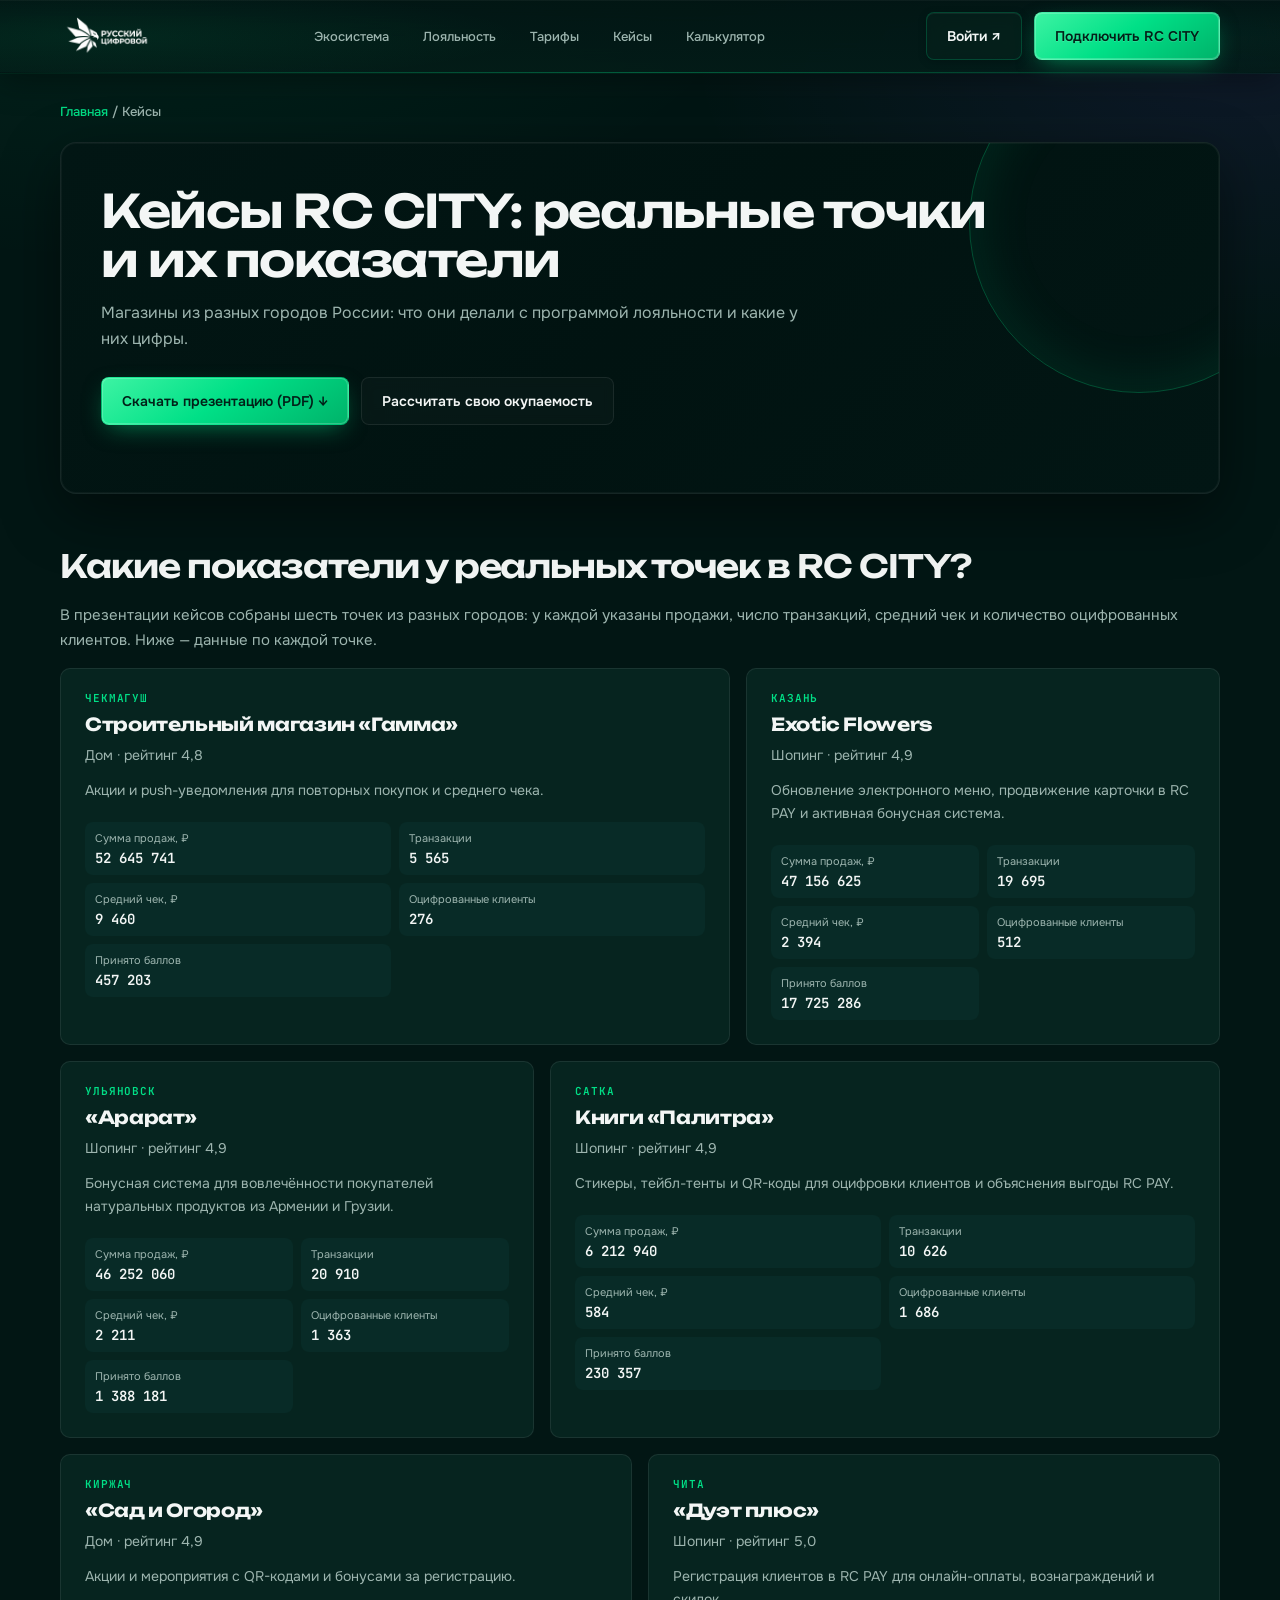
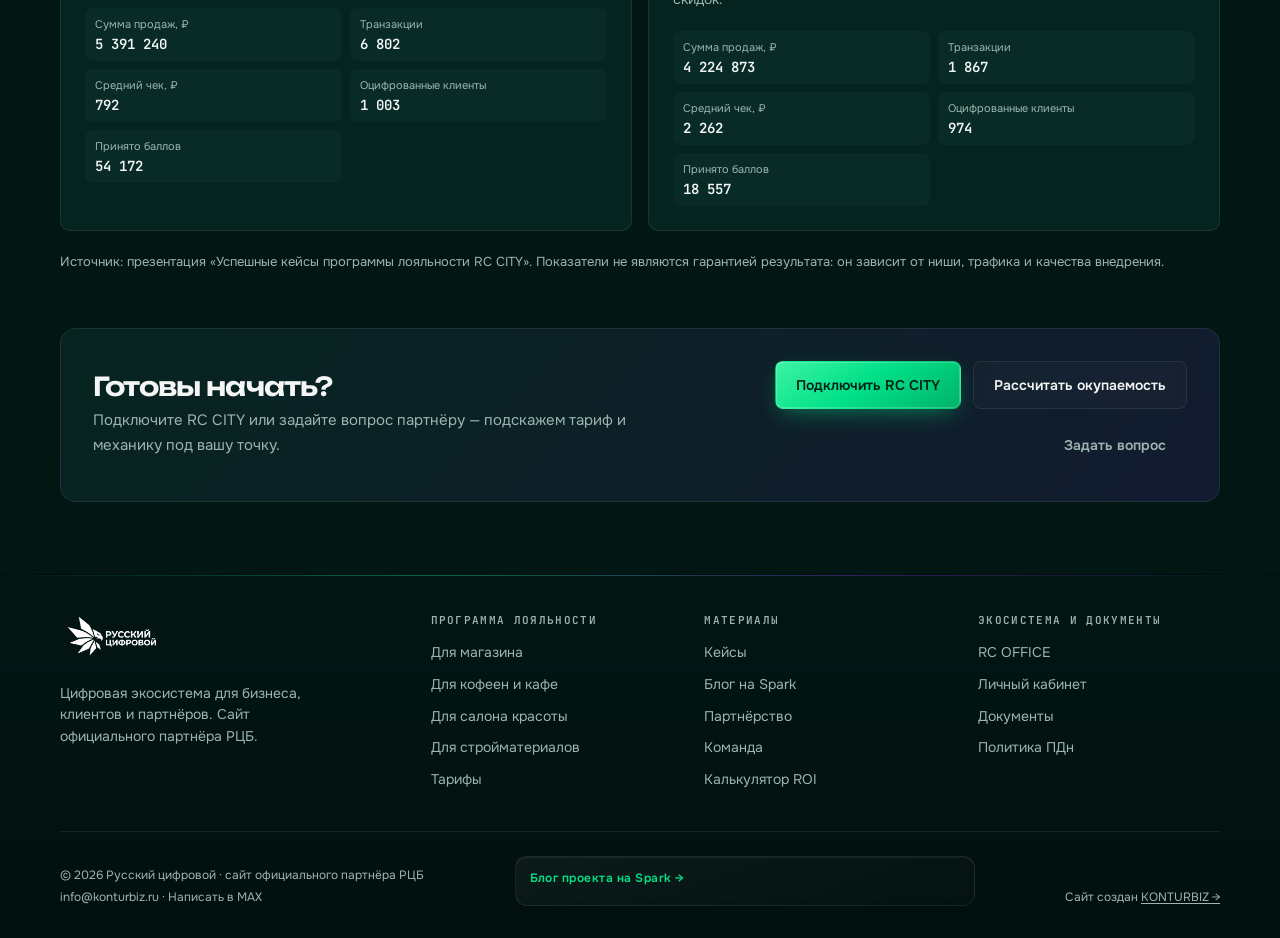
==== keysy/index.html @ bd50e68f "Add files via upload" ====
<!DOCTYPE html><html lang="ru"><head><meta charset="UTF-8"><meta name="viewport" content="width=device-width, initial-scale=1, viewport-fit=cover"><title>Кейсы RC CITY: примеры программы лояльности с цифрами — Русский цифровой</title><meta name="description" content="Шесть точек в RC CITY: сумма продаж, транзакции, средний чек, оцифрованные клиенты. Что делали и какие показатели получили. Источник — презентация кейсов."><meta name="robots" content="index, follow, max-image-preview:large"><link rel="canonical" href="https://русскийцифровой.рф/keysy/"><meta property="og:type" content="website"><meta property="og:locale" content="ru_RU"><meta property="og:site_name" content="Русский цифровой"><meta property="og:title" content="Кейсы RC CITY: примеры программы лояльности с цифрами — Русский цифровой"><meta property="og:description" content="Шесть точек в RC CITY: сумма продаж, транзакции, средний чек, оцифрованные клиенты. Что делали и какие показатели получили. Источник — презентация кейсов."><meta property="og:url" content="https://русскийцифровой.рф/keysy/"><meta property="og:image" content="https://русскийцифровой.рф/assets/og/og-preview-1200x630.png"><meta name="twitter:card" content="summary_large_image"><link rel="icon" href="../assets/favicon/favicon.ico" sizes="any"><link rel="icon" type="image/png" sizes="32x32" href="../assets/favicon/favicon-32.png"><link rel="apple-touch-icon" href="../assets/favicon/apple-touch-icon.png"><link rel="preconnect" href="https://fonts.googleapis.com"><link rel="preconnect" href="https://fonts.gstatic.com" crossorigin><link href="https://fonts.googleapis.com/css2?family=Unbounded:wght@500;600;700&family=Onest:wght@400;500;600&family=JetBrains+Mono:wght@400;500;600&display=swap" rel="stylesheet"><link rel="stylesheet" href="../css/tokens.css?v=20261008"><link rel="stylesheet" href="../css/base.css?v=20261008"><link rel="stylesheet" href="../css/components.css?v=20261008"><link rel="stylesheet" href="../css/layout.css?v=20261008"><link rel="stylesheet" href="../css/sections.css?v=20261008"><link rel="stylesheet" href="../css/responsive.css?v=20261008"><link rel="stylesheet" href="../css/pages.css?v=20261008"><link rel="stylesheet" href="../css/premium.css?v=20261008"><script type="application/ld+json">[{"@context": "https://schema.org", "@type": "BreadcrumbList", "itemListElement": [{"@type": "ListItem", "position": 1, "name": "Главная", "item": "https://русскийцифровой.рф/"}, {"@type": "ListItem", "position": 2, "name": "Кейсы", "item": "https://русскийцифровой.рф/keysy/"}]}, {"@context": "https://schema.org", "@type": "WebPage", "name": "Кейсы RC CITY: примеры программы лояльности с цифрами — Русский цифровой", "description": "Шесть точек в RC CITY: сумма продаж, транзакции, средний чек, оцифрованные клиенты. Что делали и какие показатели получили. Источник — презентация кейсов.", "url": "https://русскийцифровой.рф/keysy/", "inLanguage": "ru-RU", "isPartOf": {"@type": "WebSite", "name": "Русский цифровой", "url": "https://русскийцифровой.рф/"}, "speakable": {"@type": "SpeakableSpecification", "cssSelector": [".phero .lead", ".aeo", ".faq-answer"]}}]</script><link rel="stylesheet" href="../css/widget.css?v=20261009">
</head><body><header class="header" role="banner"><div class="container header-inner"><a href="../index.html" class="logo" aria-label="Русский цифровой — на главную"><img class="logo-wordmark" src="../assets/logo/logo.svg" width="140" height="60" alt="Русский цифровой" decoding="async"></a><nav class="nav" aria-label="Основная навигация"><a href="../index.html#ecosystem">Экосистема</a><a href="../programma-loyalnosti-dlya-magazina/index.html">Лояльность</a><a href="../tarify-rc-city/index.html">Тарифы</a><a href="../keysy/index.html">Кейсы</a><a href="../loyalty-calculator/index.html">Калькулятор</a></nav><div class="header-actions"><!--noindex--><a href="https://panel.rc.company/registration?promocode=LYHHKKRK" class="btn btn-outline" target="_blank" rel="nofollow noopener noreferrer">Войти ↗</a><!--/noindex--><a href="https://konturbiz.ru/pages/services/loyalty.html" class="btn btn-primary" target="_blank" rel="noopener noreferrer">Подключить RC CITY</a><button class="menu-btn" type="button" aria-label="Открыть меню" aria-expanded="false" aria-controls="mobile-nav" id="menu-toggle"><svg width="22" height="22" viewBox="0 0 24 24" fill="none" stroke="currentColor" stroke-width="2" aria-hidden="true"><path d="M4 7h16M4 12h16M4 17h16"/></svg></button></div></div><div class="mobile-nav" id="mobile-nav" hidden><a href="../index.html#ecosystem">Экосистема</a><a href="../programma-loyalnosti-dlya-magazina/index.html">Лояльность</a><a href="../tarify-rc-city/index.html">Тарифы</a><a href="../keysy/index.html">Кейсы</a><a href="../loyalty-calculator/index.html">Калькулятор</a><a href="../partnerstvo/index.html">Партнёрство</a><a href="../o-partnere/index.html">Команда</a><!--noindex--><a href="https://panel.rc.company/registration?promocode=LYHHKKRK" target="_blank" rel="nofollow noopener noreferrer">Войти ↗</a><!--/noindex--><a href="https://konturbiz.ru/pages/services/loyalty.html" class="btn btn-primary" target="_blank" rel="noopener noreferrer">Подключить RC CITY</a></div></header><main class="pg"><div class="container"><p class="crumbs"><a href="../index.html">Главная</a> / Кейсы</p><div class="phero"><h1>Кейсы RC CITY: реальные точки и их показатели</h1><p class="lead">Магазины из разных городов России: что они делали с программой лояльности и какие у них цифры.</p><div class="acts"><a class="btn btn-primary" href="../assets/docs/rc-city-cases.pdf" download>Скачать презентацию (PDF) ↓</a><a href="../loyalty-calculator/index.html" class="btn btn-outline">Рассчитать свою окупаемость</a></div></div><h2>Какие показатели у реальных точек в RC CITY?</h2><p class="aeo">В презентации кейсов собраны шесть точек из разных городов: у каждой указаны продажи, число транзакций, средний чек и количество оцифрованных клиентов. Ниже — данные по каждой точке.</p><div class="mosaic"><article class="card s7"><span class="tag">Чекмагуш</span><h3>Строительный магазин «Гамма»</h3><p class="note">Дом · рейтинг 4,8</p><p>Акции и push-уведомления для повторных покупок и среднего чека.</p><dl class="kpi"><div><dt>Сумма продаж, ₽</dt><dd>52 645 741</dd></div><div><dt>Транзакции</dt><dd>5 565</dd></div><div><dt>Средний чек, ₽</dt><dd>9 460</dd></div><div><dt>Оцифрованные клиенты</dt><dd>276</dd></div><div><dt>Принято баллов</dt><dd>457 203</dd></div></dl></article><article class="card s5"><span class="tag">Казань</span><h3>Exotic Flowers</h3><p class="note">Шопинг · рейтинг 4,9</p><p>Обновление электронного меню, продвижение карточки в RC PAY и активная бонусная система.</p><dl class="kpi"><div><dt>Сумма продаж, ₽</dt><dd>47 156 625</dd></div><div><dt>Транзакции</dt><dd>19 695</dd></div><div><dt>Средний чек, ₽</dt><dd>2 394</dd></div><div><dt>Оцифрованные клиенты</dt><dd>512</dd></div><div><dt>Принято баллов</dt><dd>17 725 286</dd></div></dl></article><article class="card s5"><span class="tag">Ульяновск</span><h3>«Арарат»</h3><p class="note">Шопинг · рейтинг 4,9</p><p>Бонусная система для вовлечённости покупателей натуральных продуктов из Армении и Грузии.</p><dl class="kpi"><div><dt>Сумма продаж, ₽</dt><dd>46 252 060</dd></div><div><dt>Транзакции</dt><dd>20 910</dd></div><div><dt>Средний чек, ₽</dt><dd>2 211</dd></div><div><dt>Оцифрованные клиенты</dt><dd>1 363</dd></div><div><dt>Принято баллов</dt><dd>1 388 181</dd></div></dl></article><article class="card s7"><span class="tag">Сатка</span><h3>Книги «Палитра»</h3><p class="note">Шопинг · рейтинг 4,9</p><p>Стикеры, тейбл-тенты и QR-коды для оцифровки клиентов и объяснения выгоды RC PAY.</p><dl class="kpi"><div><dt>Сумма продаж, ₽</dt><dd>6 212 940</dd></div><div><dt>Транзакции</dt><dd>10 626</dd></div><div><dt>Средний чек, ₽</dt><dd>584</dd></div><div><dt>Оцифрованные клиенты</dt><dd>1 686</dd></div><div><dt>Принято баллов</dt><dd>230 357</dd></div></dl></article><article class="card s6"><span class="tag">Киржач</span><h3>«Сад и Огород»</h3><p class="note">Дом · рейтинг 4,9</p><p>Акции и мероприятия с QR-кодами и бонусами за регистрацию.</p><dl class="kpi"><div><dt>Сумма продаж, ₽</dt><dd>5 391 240</dd></div><div><dt>Транзакции</dt><dd>6 802</dd></div><div><dt>Средний чек, ₽</dt><dd>792</dd></div><div><dt>Оцифрованные клиенты</dt><dd>1 003</dd></div><div><dt>Принято баллов</dt><dd>54 172</dd></div></dl></article><article class="card s6"><span class="tag">Чита</span><h3>«Дуэт плюс»</h3><p class="note">Шопинг · рейтинг 5,0</p><p>Регистрация клиентов в RC PAY для онлайн-оплаты, вознаграждений и скидок.</p><dl class="kpi"><div><dt>Сумма продаж, ₽</dt><dd>4 224 873</dd></div><div><dt>Транзакции</dt><dd>1 867</dd></div><div><dt>Средний чек, ₽</dt><dd>2 262</dd></div><div><dt>Оцифрованные клиенты</dt><dd>974</dd></div><div><dt>Принято баллов</dt><dd>18 557</dd></div></dl></article></div><p class="note" style="margin-top:20px">Источник: презентация «Успешные кейсы программы лояльности RC CITY». Показатели не являются гарантией результата: он зависит от ниши, трафика и качества внедрения.</p><div class="band"><div><h2>Готовы начать?</h2><p class="aeo">Подключите RC CITY или задайте вопрос партнёру — подскажем тариф и механику под вашу точку.</p></div><div class="acts"><a class="btn btn-primary" href="https://konturbiz.ru/pages/services/loyalty.html" target="_blank" rel="noopener noreferrer">Подключить RC CITY</a><a href="../loyalty-calculator/index.html" class="btn btn-outline">Рассчитать окупаемость</a><a class="btn btn-ghost" href="../index.html#contact">Задать вопрос</a></div></div></div></main><footer class="footer" role="contentinfo"><div class="container"><div class="footer-grid"><div class="footer-brand"><a href="../index.html" class="logo logo-footer" aria-label="Русский цифровой"><img class="logo-wordmark logo-wordmark-footer" src="../assets/logo/logo.svg" width="150" height="64" alt="Русский цифровой" decoding="async" loading="lazy"></a><p>Цифровая экосистема для бизнеса, клиентов и партнёров. Сайт официального партнёра РЦБ.</p></div><div><h4>Программа лояльности</h4><div class="footer-links"><a href="../programma-loyalnosti-dlya-magazina/index.html">Для магазина</a><a href="../programma-loyalnosti-dlya-kofeen-i-kafe/index.html">Для кофеен и кафе</a><a href="../programma-loyalnosti-dlya-salona-krasoty/index.html">Для салона красоты</a><a href="../programma-loyalnosti-dlya-stroymaterialov/index.html">Для стройматериалов</a><a href="../tarify-rc-city/index.html">Тарифы</a></div></div><div><h4>Материалы</h4><div class="footer-links"><a href="../keysy/index.html">Кейсы</a><a href="https://spark.ru/startup/rcbiz" target="_blank" rel="noopener noreferrer">Блог на Spark</a><a href="../partnerstvo/index.html">Партнёрство</a><a href="../o-partnere/index.html">Команда</a><a href="../loyalty-calculator/index.html" >Калькулятор ROI</a></div></div><div><h4>Экосистема и документы</h4><div class="footer-links"><!--noindex--><a href="https://panel.rc.company/registration?promocode=LYHHKKRK" target="_blank" rel="nofollow noopener noreferrer">RC OFFICE</a><!--/noindex--><a href="../lichnyy-kabinet/index.html">Личный кабинет</a><a href="../docs/index.html">Документы</a><a href="../docs/privacy/index.html">Политика ПДн</a></div></div></div><div class="footer-bottom"><div><div>© 2026 Русский цифровой · сайт официального партнёра РЦБ</div><div style="margin-top:4px"><a href="mailto:info@konturbiz.ru" style="color:inherit">info@konturbiz.ru</a> · <a href="https://max.ru/u/f9LHodD0cOK9j1Kr6UZIS_UpBEObbNj3xYCXdviZWiObDQvOsHffp3Gc1kM" target="_blank" rel="noopener noreferrer" style="color:inherit">Написать в MAX</a></div></div><div class="spark-slot"><a class="spark-head" href="https://spark.ru/startup/rcbiz" target="_blank" rel="noopener noreferrer">Блог проекта на Spark →</a>
<div name="spark_widget" data-type="blog" data-key="40740"></div>
<script>
   !(function(d){
      if ( !d.getElementById('spark_widgets_instance') ) {
          var tag   = d.createElement( 'script' );
          tag.id    = 'spark_widgets_instance';
          tag.async = !0;
          tag.src   = 'https://spark.ru/public/js/widgets/spark.js';
          var f = d.getElementsByTagName( 'script' );
                  ( f.length )
                      ? f[0].parentNode.insertBefore( tag, f[0] )
                      : d.head.appendChild( tag );
      } else { window.sparkWidgets && sparkWidgets.init(); };
   })(document);
</script></div><div class="footer-attr">Сайт создан <a href="https://konturbiz.ru/" target="_blank" rel="noopener noreferrer">KONTURBIZ →</a></div></div></div></footer><script src="../js/site.js?v=20261008" defer></script><script>(function(m,e,t,r,i,k,a){m[i]=m[i]||function(){(m[i].a=m[i].a||[]).push(arguments)};m[i].l=1*new Date();k=e.createElement(t),a=e.getElementsByTagName(t)[0],k.async=1,k.src=r,a.parentNode.insertBefore(k,a)})(window,document,"script","https://mc.yandex.ru/metrika/tag.js?id=113381588","ym");ym(113381588,"init",{clickmap:true,trackLinks:true,accurateTrackBounce:true});</script><noscript><div><img src="https://mc.yandex.ru/watch/113381588" style="position:absolute;left:-9999px" alt=""></div></noscript></body></html>
---- css/tokens.css ----
/* =========================================================
   Russian Digital · Design Tokens v2.0
   Aligned with WEB BRAND BOOK & DIGITAL DESIGN SYSTEM
   Source of Truth — hex only here
   ========================================================= */

:root {
  color-scheme: dark;

  /* ===== COLORS (Brand Book) ===== */
  --bg: #021614;
  --panel: #06241F;
  --card: #082B27;
  --deep: #031A18;
  --navy: #14233F;

  --green: #00E087;
  --green-dim: #00b36a;
  --violet: #8B3DFF;
  --violet-line: #4A3AA0;
  --violet-light: #B79CFF;

  --text: #F3F6F5;
  --muted: #9DB5AF;
  --error: #FF5C7A;
  --success: #00E087;

  /* Aliases used across components */
  --brand-green: var(--green);
  --brand-green-dim: var(--green-dim);
  --brand-violet: var(--violet);
  --brand-ink: #022018;
  --brand-error: var(--error);

  --color-bg: var(--bg);
  --color-bg-deep: #011311;
  --color-surface: var(--panel);
  --color-surface-2: var(--card);
  --color-input-bg: var(--deep);

  --color-text: var(--text);
  --color-text-secondary: var(--muted);

  --color-border: rgba(255, 255, 255, 0.08);
  --color-border-hover: var(--violet);
  --color-border-active: var(--green);

  --color-primary: var(--green);
  --color-on-primary: #022018;
  --color-accent: var(--violet);

  --glow-accent: rgba(139, 61, 255, 0.28);
  --glow-primary: rgba(0, 224, 135, 0.22);
  --ring-primary: rgba(0, 224, 135, 0.14);
  --ring-error: rgba(255, 92, 122, 0.16);

  /* Light sections (rhythm) */
  --light-bg: #f4f7f6;
  --light-surface: #ffffff;
  --light-surface-2: #f0f4f3;
  --light-text: #0a1f1c;
  --light-text-secondary: #4a635e;
  --light-text-muted: #6b807a;
  --light-border: rgba(0, 0, 0, 0.08);
  --light-primary: #00a86b;

  /* ===== TYPOGRAPHY (Brand Book) ===== */
  --fh: 'Unbounded', 'Montserrat', sans-serif;
  --fb: 'Onest', 'Manrope', 'Segoe UI', Arial, sans-serif;
  --fm: 'JetBrains Mono', ui-monospace, Consolas, monospace;

  --font-display: var(--fh);
  --font-body: var(--fb);
  --font-mono: var(--fm);

  /* ===== SPACING (Brand Book scale) ===== */
  --space-1: 4px;
  --space-2: 8px;
  --space-3: 12px;
  --space-4: 16px;
  --space-5: 20px;
  --space-6: 24px;
  --space-7: 32px;
  --space-8: 32px;
  --space-9: 40px;
  --space-10: 40px;
  --space-11: 64px;
  --space-12: 48px;
  --space-16: 64px;
  --space-20: 80px;

  /* ===== RADIUS (Brand Book) ===== */
  --r-panel: 16px;
  --r-card: 10px;
  --r-inner: 8px;
  --r-control: 8px;
  --r-pill: 999px;

  --radius-sm: 6px;
  --radius-card: 8px;
  --radius-md: var(--r-control);
  --radius-lg: var(--r-card);
  --radius-xl: var(--r-panel);
  --radius-pill: var(--r-pill);

  /* ===== LAYOUT ===== */
  --container: 1160px;
  --container-max: 1160px;
  --grid-gap: 18px;
  --page-padding: var(--space-5);

  /* ===== MOTION ===== */
  --ease: cubic-bezier(0.2, 0.8, 0.2, 1);
  --duration-fast: 180ms;
  --duration-normal: 280ms;
  --duration-slow: 350ms;
  --duration-flow: 1600ms;

  /* ===== Z-INDEX ===== */
  --z-base: 1;
  --z-dropdown: 100;
  --z-sticky: 200;
  --z-overlay: 300;
  --z-modal: 400;
  --z-toast: 500;

  --header-h: 72px;
}
---- css/base.css ----
/* =========================================================
   Russian Digital · Base
   Reset, typography, layout utilities, sections
   ========================================================= */

*, *::before, *::after { box-sizing: border-box; }

html {
  scroll-behavior: smooth;
  scroll-padding-top: calc(var(--header-h) + 16px);
}

body {
  margin: 0;
  background: var(--color-bg);
  color: var(--color-text);
  font: 400 15px/1.55 var(--font-body);
  -webkit-font-smoothing: antialiased;
  padding-bottom: env(safe-area-inset-bottom, 0);
}

img, svg { display: block; max-width: 100%; }
a { color: inherit; text-decoration: none; }
button { font: inherit; cursor: pointer; border: 0; background: none; color: inherit; }
ul, ol { list-style: none; margin: 0; padding: 0; }

/* Layout */
.container {
  width: min(var(--container), calc(100% - 2 * var(--page-padding)));
  margin-inline: auto;
}

.grid-12 {
  display: grid;
  grid-template-columns: repeat(12, minmax(0, 1fr));
  gap: var(--grid-gap);
}

/* Typography */
h1, h2, h3 {
  font-family: var(--font-display);
  margin: 0;
  font-weight: 600;
  letter-spacing: -0.02em;
  line-height: 1.05;
}

h1 { font-size: clamp(32px, 5vw, 56px); }
h2 { font-size: clamp(26px, 3.4vw, 40px); }
h3 { font-size: 20px; font-weight: 700; letter-spacing: -0.02em; line-height: 1.2; }

.eyebrow {
  font: 600 11px/1 var(--font-mono);
  letter-spacing: 0.14em;
  text-transform: uppercase;
  color: var(--color-primary);
  margin: 0 0 var(--space-4);
}

.lead {
  color: var(--color-text-secondary);
  font-size: 16px;
  line-height: 1.55;
  margin: 0;
  max-width: 48ch;
}

/* Section shell */
.section {
  padding: var(--space-11) 0;
}

.section-light {
  background: var(--light-bg);
  color: var(--light-text);
}

.section-light .eyebrow { color: var(--light-primary); }
.section-light h2 { color: var(--light-text); }
.section-light .lead { color: var(--light-text-secondary); }

.section-head {
  display: grid;
  grid-template-columns: 1fr 1fr;
  gap: var(--space-6);
  margin-bottom: var(--space-8);
  align-items: end;
}

.section-head .lead { max-width: none; }

.hero-actions {
  display: flex;
  flex-wrap: wrap;
  gap: var(--space-3);
  align-items: center;
}
---- css/components.css ----
/* =========================================================
   Russian Digital · Components
   Buttons, forms, chips, links
   ========================================================= */

/* Buttons */
.btn {
  display: inline-flex;
  align-items: center;
  justify-content: center;
  gap: var(--space-2);
  min-height: 48px;
  padding: 0 var(--space-5);
  border-radius: 8px;
  border: 1px solid transparent;
  font: 600 14px var(--font-body);
  transition:
    filter var(--duration-normal) var(--ease),
    box-shadow var(--duration-normal) var(--ease),
    background var(--duration-normal),
    border-color var(--duration-normal),
    color var(--duration-normal),
    transform var(--duration-normal) var(--ease);
  white-space: nowrap;
}
.btn:hover {
  transform: translateY(-2px);
}
.btn:active {
  transform: translateY(0);
}

.btn:focus-visible {
  outline: 2px solid var(--color-primary);
  outline-offset: 3px;
}

.btn-primary {
  background: var(--color-primary);
  color: var(--color-on-primary);
}

.btn-primary:hover {
  filter: brightness(1.12) saturate(1.05);
  box-shadow: 0 8px 28px var(--glow-primary);
}

.btn-outline {
  border-color: var(--color-border);
  color: var(--color-text);
}

.btn-outline:hover {
  border-color: var(--color-border-hover);
  background: color-mix(in srgb, var(--brand-violet) 8%, transparent);
}

.btn-ghost {
  color: var(--color-text-secondary);
}

.btn-ghost:hover { color: var(--color-text); }

.btn-full { width: 100%; }

/* Form fields */
.field {
  display: grid;
  gap: var(--space-2);
}

.field label {
  font: 500 13px var(--font-body);
  color: var(--color-text-secondary);
}

.field input,
.field textarea {
  height: 48px;
  background: var(--color-input-bg);
  border: 1px solid var(--color-border);
  border-radius: var(--r-control);
  padding: 0 var(--space-4);
  color: var(--color-text);
  font: 400 15px var(--font-body);
  transition: border-color var(--duration-normal), box-shadow var(--duration-normal);
}

.field textarea {
  height: 96px;
  padding: 12px var(--space-4);
  resize: vertical;
}

.field input::placeholder,
.field textarea::placeholder {
  color: var(--color-text-secondary);
  opacity: 0.7;
}

.field input:hover,
.field textarea:hover {
  border-color: color-mix(in srgb, var(--brand-violet) 50%, transparent);
}

.field input:focus,
.field textarea:focus {
  outline: none;
  border-color: var(--color-primary);
  box-shadow: 0 0 0 3px var(--ring-primary);
}

/* Chips */
.chips {
  display: flex;
  flex-wrap: wrap;
  gap: var(--space-2);
}

.chip {
  min-height: 40px;
  padding: 0 14px;
  border-radius: 8px;
  border: 1px solid var(--color-border);
  font: 500 13px var(--font-body);
  color: var(--color-text-secondary);
  cursor: pointer;
  transition: all var(--duration-fast);
}

.chip:hover {
  border-color: var(--color-border-hover);
  color: var(--color-text);
}

.chip.is-on {
  border-color: var(--color-primary);
  background: color-mix(in srgb, var(--brand-green) 12%, transparent);
  color: var(--color-text);
}

.chip:focus-visible {
  outline: 2px solid var(--color-primary);
  outline-offset: 2px;
}

/* Consent */
.consent {
  display: flex;
  gap: var(--space-3);
  align-items: flex-start;
  font-size: 13px;
  color: var(--color-text-secondary);
  line-height: 1.4;
}

.consent input {
  width: 18px;
  height: 18px;
  margin-top: 2px;
  accent-color: var(--color-primary);
  flex-shrink: 0;
}

.consent a {
  color: var(--color-text);
  text-decoration: underline;
  text-underline-offset: 2px;
}

.consent a:hover { color: var(--color-primary); }

/* Links */
.eco-link {
  font: 600 14px var(--font-body);
  color: var(--color-primary);
}

.eco-link:hover {
  text-decoration: underline;
  text-underline-offset: 3px;
}

/* CTA row on dark partner panels */
.partner-cta-row .btn-outline,
.income-intro .btn-outline,
.partner-levels .btn-outline {
  color: var(--color-text);
  border-color: rgba(0, 224, 135, 0.45);
  background: transparent;
}
.partner-cta-row .btn-outline:hover,
.income-intro .btn-outline:hover,
.partner-levels .btn-outline:hover {
  border-color: var(--color-primary);
  background: rgba(0, 224, 135, 0.1);
  color: var(--color-primary);
}
.partner-cta-row .btn-primary,
.income-intro .btn-primary {
  box-shadow: 0 0 0 1px rgba(0, 224, 135, 0.2);
}


/* Partner CTA buttons — equal width */
.income-intro .btn,
.partner-cta-row .btn {
  min-width: 280px;
  width: 100%;
  max-width: 320px;
  justify-content: center;
}
.income-intro {
  display: flex;
  flex-direction: column;
  align-items: flex-start;
  gap: 0;
}
.income-intro .btn + .btn,
.partner-cta-row .btn + .btn {
  margin-top: 10px;
}


/* FIX partner equal */
.income-intro .btn,
.partner-cta-row .btn {
  width: 100% !important;
  max-width: 360px !important;
  min-width: 0 !important;
  box-sizing: border-box !important;
}
---- css/layout.css ----
/* =========================================================
   Russian Digital · Layout
   Header — 3D glass style (aligned with brand logo)
   Footer
   ========================================================= */

/* ---------- HEADER ---------- */
.header {
  position: sticky;
  top: 0;
  z-index: var(--z-sticky);
  background:
    linear-gradient(
      180deg,
      rgba(2, 22, 20, 0.92) 0%,
      rgba(3, 28, 24, 0.88) 100%
    );
  backdrop-filter: blur(18px) saturate(1.35);
  -webkit-backdrop-filter: blur(18px) saturate(1.35);
  border-bottom: 1px solid transparent;
  border-image: linear-gradient(
    90deg,
    transparent 0%,
    rgba(0, 224, 135, 0.22) 20%,
    rgba(0, 224, 135, 0.35) 50%,
    rgba(0, 224, 135, 0.22) 80%,
    transparent 100%
  ) 1;
  box-shadow:
    0 1px 0 rgba(0, 224, 135, 0.06),
    0 8px 32px rgba(0, 0, 0, 0.35),
    inset 0 1px 0 rgba(255, 255, 255, 0.04);
  padding-top: env(safe-area-inset-top, 0);
}

.header::before {
  content: "";
  position: absolute;
  inset: 0;
  pointer-events: none;
  background:
    radial-gradient(ellipse 60% 120% at 8% 50%, rgba(0, 224, 135, 0.07), transparent 55%),
    radial-gradient(ellipse 40% 100% at 92% 50%, rgba(0, 224, 135, 0.04), transparent 50%);
  opacity: 1;
}

.header-inner {
  position: relative;
  display: flex;
  align-items: center;
  justify-content: space-between;
  height: var(--header-h);
  gap: var(--space-4);
}

/* Logo block — glass mark + wordmark */
.logo {
  display: flex;
  align-items: center;
  gap: var(--space-3);
  font: 600 14px/1.1 var(--font-display);
  letter-spacing: -0.02em;
  color: var(--color-text);
  text-decoration: none;
  position: relative;
  z-index: 1;
}

.logo:hover .logo-mark {
  box-shadow:
    0 0 20px rgba(0, 224, 135, 0.45),
    0 0 40px rgba(0, 224, 135, 0.15),
    inset 0 1px 0 rgba(255, 255, 255, 0.35);
  transform: translateY(-1px);
}

.logo-mark {
  width: 36px;
  height: 36px;
  border-radius: 10px;
  background:
    linear-gradient(145deg, rgba(61, 243, 163, 0.95) 0%, var(--brand-green) 45%, var(--brand-green-dim) 100%);
  display: grid;
  place-items: center;
  flex-shrink: 0;
  position: relative;
  box-shadow:
    0 0 16px rgba(0, 224, 135, 0.35),
    0 2px 8px rgba(0, 0, 0, 0.3),
    inset 0 1px 0 rgba(255, 255, 255, 0.35),
    inset 0 -1px 0 rgba(0, 0, 0, 0.15);
  transition:
    box-shadow var(--duration-normal) var(--ease),
    transform var(--duration-normal) var(--ease);
  overflow: hidden;
}

/* Glass sheen on mark */
.logo-mark::before {
  content: "";
  position: absolute;
  inset: 0;
  background: linear-gradient(
    125deg,
    rgba(255, 255, 255, 0.35) 0%,
    rgba(255, 255, 255, 0.08) 35%,
    transparent 50%,
    transparent 100%
  );
  pointer-events: none;
}

.logo-mark svg {
  width: 20px;
  height: 20px;
  position: relative;
  z-index: 1;
  filter: drop-shadow(0 1px 1px rgba(0, 0, 0, 0.25));
}

/* Optional: image logo */
.logo-img {
  height: 40px;
  width: auto;
  display: block;
  object-fit: contain;
  filter: drop-shadow(0 0 12px rgba(0, 224, 135, 0.25));
}

.logo-text {
  display: flex;
  flex-direction: column;
  gap: 2px;
}

.logo-name {
  font: 600 14px/1.1 var(--font-display);
  letter-spacing: -0.02em;
  background: linear-gradient(
    180deg,
    #f3f6f5 0%,
    #c8e0d8 40%,
    #9db5af 100%
  );
  -webkit-background-clip: text;
  background-clip: text;
  color: transparent;
  text-shadow: none;
  /* fallback if clip fails */
  filter: drop-shadow(0 1px 2px rgba(0, 0, 0, 0.4));
}

@supports not (background-clip: text) {
  .logo-name {
    color: var(--color-text);
    background: none;
  }
}

.logo-desc {
  font: 500 10px/1 var(--font-body);
  color: var(--color-text-secondary);
  letter-spacing: 0.04em;
  text-transform: uppercase;
}

/* Nav links — glass subtle */
.nav {
  display: flex;
  align-items: center;
  gap: var(--space-1);
  position: relative;
  z-index: 1;
}

.nav a {
  font: 500 13px var(--font-body);
  color: var(--color-text-secondary);
  padding: 8px 14px;
  border-radius: 12px;
  border: 1px solid transparent;
  transition:
    color var(--duration-fast) var(--ease),
    background var(--duration-fast) var(--ease),
    border-color var(--duration-fast) var(--ease),
    box-shadow var(--duration-fast) var(--ease);
}

.nav a:hover {
  color: var(--color-text);
  background: rgba(0, 224, 135, 0.06);
  border-color: rgba(0, 224, 135, 0.15);
  box-shadow: inset 0 1px 0 rgba(255, 255, 255, 0.04);
}

.nav a:focus-visible {
  outline: 2px solid var(--color-primary);
  outline-offset: 2px;
}

/* Header actions */
.header-actions {
  display: flex;
  align-items: center;
  gap: var(--space-3);
  position: relative;
  z-index: 1;
}

/* Glass outline button (Войти) */
.header-actions .btn-outline {
  background: rgba(6, 36, 31, 0.5);
  backdrop-filter: blur(8px);
  border: 1px solid rgba(0, 224, 135, 0.22);
  box-shadow:
    inset 0 1px 0 rgba(255, 255, 255, 0.06),
    0 2px 8px rgba(0, 0, 0, 0.2);
}

.header-actions .btn-outline:hover {
  border-color: rgba(0, 224, 135, 0.55);
  background: rgba(0, 224, 135, 0.08);
  box-shadow:
    0 0 20px rgba(0, 224, 135, 0.15),
    inset 0 1px 0 rgba(255, 255, 255, 0.08);
}

/* Primary CTA — crystal green */
.header-actions .btn-primary {
  background: linear-gradient(
    145deg,
    #3df3a3 0%,
    var(--brand-green) 45%,
    var(--brand-green-dim) 100%
  );
  color: var(--brand-ink);
  border: 1px solid rgba(255, 255, 255, 0.2);
  box-shadow:
    0 0 18px rgba(0, 224, 135, 0.3),
    0 4px 12px rgba(0, 0, 0, 0.25),
    inset 0 1px 0 rgba(255, 255, 255, 0.35),
    inset 0 -1px 0 rgba(0, 0, 0, 0.1);
  text-shadow: 0 1px 0 rgba(255, 255, 255, 0.15);
}

.header-actions .btn-primary:hover {
  filter: brightness(1.08) saturate(1.08);
  box-shadow:
    0 0 28px rgba(0, 224, 135, 0.45),
    0 6px 16px rgba(0, 0, 0, 0.3),
    inset 0 1px 0 rgba(255, 255, 255, 0.4);
}

/* Menu button — glass */
.menu-btn {
  display: none;
  width: 44px;
  height: 48px;
  align-items: center;
  justify-content: center;
  border-radius: 12px;
  border: 1px solid rgba(0, 224, 135, 0.2);
  background: rgba(6, 36, 31, 0.5);
  backdrop-filter: blur(8px);
  box-shadow: inset 0 1px 0 rgba(255, 255, 255, 0.05);
  color: var(--color-text);
}

.menu-btn:hover {
  border-color: rgba(0, 224, 135, 0.45);
  background: rgba(0, 224, 135, 0.08);
}

.menu-btn:focus-visible {
  outline: 2px solid var(--color-primary);
  outline-offset: 3px;
}

/* Mobile nav — glass panel */
.mobile-nav {
  display: none;
  flex-direction: column;
  padding: var(--space-4) var(--page-padding) var(--space-6);
  border-top: 1px solid rgba(0, 224, 135, 0.12);
  background:
    linear-gradient(180deg, rgba(3, 28, 24, 0.96), rgba(2, 22, 20, 0.98));
  backdrop-filter: blur(20px);
}

.mobile-nav.is-open { display: flex; }

.mobile-nav a {
  display: flex;
  align-items: center;
  min-height: 52px;
  font: 500 16px var(--font-body);
  color: var(--color-text);
  border-bottom: 1px solid rgba(255, 255, 255, 0.06);
  transition: color var(--duration-fast);
}

.mobile-nav a:hover { color: var(--color-primary); }

.mobile-nav .btn {
  margin-top: var(--space-5);
  width: 100%;
}

/* ---------- FOOTER ---------- */
.footer {
  border-top: 1px solid var(--color-border);
  padding: var(--space-10) 0 var(--space-7);
  background: linear-gradient(180deg, transparent, rgba(0, 0, 0, 0.2));
}

.footer-grid {
  display: grid;
  grid-template-columns: 1.4fr 1fr 1fr 1fr;
  gap: var(--space-8);
  margin-bottom: var(--space-9);
}

.footer-brand p {
  color: var(--color-text-secondary);
  font-size: 14px;
  margin: var(--space-4) 0 0;
  max-width: 28ch;
}

.footer h4 {
  font: 600 11px/1 var(--font-mono);
  letter-spacing: 0.12em;
  text-transform: uppercase;
  color: var(--color-text-secondary);
  margin: 0 0 var(--space-4);
}

.footer-links {
  display: flex;
  flex-direction: column;
  gap: 10px;
}

.footer-links a {
  font-size: 14px;
  color: var(--color-text-secondary);
  transition: color var(--duration-fast);
}

.footer-links a:hover { color: var(--color-primary); }

.footer-bottom {
  display: flex;
  flex-wrap: wrap;
  justify-content: space-between;
  align-items: flex-end;
  gap: var(--space-5);
  padding-top: var(--space-6);
  border-top: 1px solid var(--color-border);
  font-size: 12px;
  color: var(--color-text-secondary);
  line-height: 1.5;
}

.footer-attr a {
  color: var(--color-text-secondary);
  text-decoration: underline;
  text-underline-offset: 2px;
}

.footer-attr a:hover { color: var(--color-primary); }

/* Real logo mark (transparent PNG) */
.logo-mark-img {
  height: 40px;
  width: auto;
  display: block;
  flex-shrink: 0;
  filter: drop-shadow(0 0 10px rgba(0, 224, 135, 0.35));
  transition: filter var(--duration-normal) var(--ease), transform var(--duration-normal) var(--ease);
}

.logo:hover .logo-mark-img {
  filter: drop-shadow(0 0 16px rgba(0, 224, 135, 0.55));
  transform: translateY(-1px);
}


/* Full wordmark logo (header / footer) */
.logo-wordmark {
  display: block;
  width: auto;
  height: 40px;
  max-width: 160px;
  object-fit: contain;
  object-position: left center;
}

.logo:hover .logo-wordmark {
  filter: drop-shadow(0 0 16px rgba(0, 224, 135, 0.45));
  transform: translateY(-1px);
}

.logo-wordmark-footer {
  height: 44px;
  max-width: 176px;
}

.logo-footer {
  display: inline-block;
}

@media (max-width: 600px) {
  .logo-wordmark {
    height: 34px;
    max-width: 136px;
  }
  .logo-wordmark-footer {
    height: 38px;
    max-width: 152px;
  }
}

.logo-text {
  display: flex;
  flex-direction: column;
  gap: 2px;
  line-height: 1.1;
}
.logo-text-main {
  font: 600 15px/1.1 var(--font-display);
  letter-spacing: -0.02em;
  color: var(--color-text);
}
.logo-text-sub {
  font: 500 10px/1 var(--font-mono);
  letter-spacing: 0.06em;
  text-transform: uppercase;
  color: var(--color-text-secondary);
}
.logo-mark {
  width: 36px;
  height: 36px;
  border-radius: 10px;
  overflow: hidden;
  display: grid;
  place-items: center;
  background: linear-gradient(145deg, rgba(61,243,163,.2), rgba(0,224,135,.08));
  border: 1px solid rgba(0,224,135,.25);
  flex-shrink: 0;
}
.logo-mark img {
  width: 28px;
  height: auto;
  object-fit: contain;
  filter: brightness(1.1);
}
.logo-footer .logo-text-main { font-size: 16px; }
---- css/sections.css ----
/* =========================================================
   Russian Digital · Sections
   Solutions, Ecosystem, Bridge, CTA
   (Hero lives in hero.css)
   ========================================================= */

/* ---------- SOLUTIONS ---------- */
#solutions { scroll-margin-top: calc(var(--header-h) + 24px); }

.solutions-grid {
  display: grid;
  grid-template-columns: repeat(3, 1fr);
  gap: var(--space-6);
}

.task-card {
  background: var(--color-surface);
  border: 1px solid var(--color-border);
  border-radius: var(--radius-lg);
  padding: var(--space-6);
  display: flex;
  flex-direction: column;
  min-height: 300px;
  transition:
    border-color var(--duration-normal) var(--ease),
    transform var(--duration-normal) var(--ease),
    box-shadow var(--duration-normal) var(--ease);
}

.task-card:hover {
  border-color: var(--color-border-hover);
  transform: translateY(-2px);
  box-shadow: 0 0 0 1px var(--glow-accent);
}

.task-card:focus-within {
  outline: 2px solid var(--color-primary);
  outline-offset: 3px;
}

.task-num {
  font: 500 12px/1 var(--font-mono);
  color: var(--color-text-secondary);
  letter-spacing: 0.04em;
  margin-bottom: var(--space-3);
}

.task-cat {
  font: 600 10px/1 var(--font-mono);
  letter-spacing: 0.14em;
  text-transform: uppercase;
  color: var(--color-primary);
  margin-bottom: var(--space-2);
}

.task-card h3 {
  margin-bottom: var(--space-3);
  font-size: 20px;
}

.task-desc {
  color: var(--color-text-secondary);
  font-size: 14px;
  line-height: 1.5;
  margin: 0 0 var(--space-5);
  flex-grow: 1;
}

.task-solutions {
  display: flex;
  flex-direction: column;
  gap: var(--space-2);
  margin-bottom: var(--space-5);
}

.task-sol {
  display: flex;
  align-items: center;
  justify-content: space-between;
  gap: var(--space-3);
  padding: 10px 12px;
  background: var(--color-surface-2);
  border-radius: var(--radius-md);
  border: 1px solid transparent;
  transition: border-color var(--duration-fast), background var(--duration-fast);
  font-size: 13.5px;
  font-weight: 500;
}

.task-sol:hover {
  border-color: var(--color-border-hover);
  background: color-mix(in srgb, var(--brand-violet) 8%, transparent);
}

.task-sol a {
  color: var(--color-primary);
  font-weight: 600;
  font-size: 13px;
  white-space: nowrap;
}

.task-sol a:hover {
  text-decoration: underline;
  text-underline-offset: 3px;
}

.task-sol .provider {
  font: 500 10px var(--font-mono);
  color: var(--color-text-secondary);
  letter-spacing: 0.06em;
  text-transform: uppercase;
  margin-left: auto;
  margin-right: var(--space-2);
}

/* Light section — solutions */
.section-light .task-card {
  background: var(--light-surface);
  border-color: var(--light-border);
  box-shadow: 0 1px 3px rgba(0, 0, 0, 0.04);
}

.section-light .task-card:hover {
  border-color: var(--brand-violet);
  box-shadow: 0 8px 24px var(--glow-accent);
}

.section-light .task-num { color: var(--light-text-muted); }
.section-light .task-desc { color: var(--light-text-secondary); }
.section-light .task-cat { color: var(--light-primary); }

.section-light .task-sol {
  background: var(--light-surface-2);
  color: var(--light-text);
}

.section-light .task-sol:hover {
  background: color-mix(in srgb, var(--brand-violet) 6%, transparent);
}

.section-light .task-sol .provider { color: var(--light-text-muted); }
.section-light .task-sol a { color: var(--light-primary); }

/* ---------- ECOSYSTEM ---------- */
.eco-grid {
  display: grid;
  grid-template-columns: repeat(3, 1fr);
  gap: var(--space-4);
  margin-bottom: var(--space-6);
}

.eco-col {
  background: var(--color-surface);
  border: 1px solid var(--color-border);
  border-radius: 10px;
  padding: var(--space-6);
  display: flex;
  flex-direction: column;
  gap: var(--space-3);
  min-height: 280px;
  transition:
    border-color var(--duration-normal) var(--ease),
    transform var(--duration-normal) var(--ease),
    box-shadow var(--duration-normal) var(--ease);
}
.eco-col:hover {
  border-color: color-mix(in srgb, var(--color-primary) 45%, transparent);
  transform: translateY(-4px);
  box-shadow: 0 12px 32px rgba(0, 0, 0, 0.28), 0 0 0 1px rgba(0, 224, 135, 0.08);
}
.eco-col .eco-link {
  margin-top: auto;
  padding-top: var(--space-4);
}



.eco-col .dot {
  width: 8px;
  height: 8px;
  border-radius: 50%;
  background: var(--color-primary);
  margin-bottom: var(--space-4);
}

.eco-col:nth-child(3) .dot { background: var(--brand-violet); }

.eco-col h3 {
  margin-bottom: var(--space-3);
  font-size: 22px;
}

.eco-col p {
  color: var(--color-text-secondary);
  font-size: 14px;
  margin: 0 0 var(--space-5);
  line-height: 1.5;
}

.eco-tags {
  display: flex;
  flex-wrap: wrap;
  gap: var(--space-2);
  margin-bottom: var(--space-5);
}

.eco-tag {
  font: 500 11px var(--font-mono);
  letter-spacing: 0.04em;
  padding: 6px 10px;
  border-radius: var(--radius-pill);
  border: 1px solid var(--color-border);
  color: var(--color-text-secondary);
}

.stats {
  display: grid;
  grid-template-columns: repeat(4, 1fr);
  gap: 1px;
  background: var(--color-border);
  border: 1px solid var(--color-border);
  border-radius: 10px;
  overflow: hidden;
  margin-top: var(--space-6);
}

.stat {
  transition: background var(--duration-normal) var(--ease), transform var(--duration-normal) var(--ease);
}
.stat:hover {
  transform: translateY(-2px);
  background: color-mix(in srgb, var(--color-surface) 90%, var(--color-primary));
}
.stat {
  background: var(--color-surface);
  padding: var(--space-6) var(--space-5);
  display: flex;
  flex-direction: column;
  gap: 6px;
}

.stat:last-child { border-right: 0; }

.stat b {
  display: block;
  font: 800 28px/1.1 var(--font-display);
  color: var(--color-primary);
  letter-spacing: -0.03em;
  margin-bottom: 6px;
}

.stat span {
  font-size: 13px;
  color: var(--color-text-secondary);
}

.stats-note {
  font-size: 12px;
  color: var(--color-text-secondary);
  margin-top: var(--space-3);
  text-align: right;
}

/* ---------- BRIDGE ---------- */
.bridge {
  background: linear-gradient(135deg, var(--color-surface) 0%, var(--color-surface-2) 45%, color-mix(in srgb, var(--brand-violet) 12%, var(--color-bg)) 100%);
  border: 1px solid var(--color-border);
  border-radius: var(--radius-xl);
  padding: var(--space-8) var(--space-7);
  display: grid;
  grid-template-columns: 1.2fr 1fr;
  gap: var(--space-7);
  align-items: center;
}

.bridge h2 {
  margin-bottom: var(--space-4);
  font-size: clamp(24px, 3vw, 32px);
}

.bridge p {
  color: var(--color-text-secondary);
  margin: 0 0 var(--space-6);
  max-width: 44ch;
}

.bridge-actions {
  display: flex;
  flex-wrap: wrap;
  gap: var(--space-3);
}

/* ---------- CTA ---------- */
.cta-block {
  background: var(--color-surface);
  border: 1px solid var(--color-border);
  border-radius: var(--radius-xl);
  padding: var(--space-9) var(--space-7);
  display: grid;
  grid-template-columns: 1fr 1fr;
  gap: var(--space-8);
  align-items: start;
}

.cta-block h2 { margin-bottom: var(--space-4); }
.cta-block .lead { margin-bottom: var(--space-6); }

.form {
  display: grid;
  gap: var(--space-4);
}

.form-row {
  display: grid;
  grid-template-columns: 1fr 1fr;
  gap: var(--space-4);
}

/* ---------- PRODUCTS ---------- */
#products { scroll-margin-top: calc(var(--header-h) + 24px); }

.filters {
  display: flex;
  flex-wrap: wrap;
  gap: var(--space-2);
  margin-bottom: var(--space-7);
}

.fbtn {
  min-height: 40px;
  padding: 0 16px;
  border-radius: var(--radius-pill);
  border: 1px solid var(--light-border, var(--color-border));
  font: 500 13px var(--font-body);
  color: var(--light-text-secondary, var(--color-text-secondary));
  background: transparent;
  cursor: pointer;
  transition: all var(--duration-fast);
}

.section-light .fbtn {
  border-color: var(--light-border);
  color: var(--light-text-secondary);
}

.fbtn:hover {
  border-color: var(--brand-violet);
  color: var(--light-text, var(--color-text));
}

.fbtn.is-on {
  border-color: var(--light-primary, var(--color-primary));
  background: color-mix(in srgb, var(--brand-green) 12%, transparent);
  color: var(--light-text, var(--color-text));
}

.fbtn:focus-visible {
  outline: 2px solid var(--color-primary);
  outline-offset: 2px;
}

.pgrid {
  display: grid;
  grid-template-columns: repeat(3, 1fr);
  gap: var(--space-5);
}

.pcard {
  background: var(--light-surface, var(--color-surface));
  border: 1px solid var(--light-border, var(--color-border));
  border-radius: var(--radius-lg);
  padding: var(--space-5);
  display: flex;
  flex-direction: column;
  transition: border-color var(--duration-normal) var(--ease), transform var(--duration-normal) var(--ease);
}

.pcard:hover {
  border-color: var(--brand-violet);
  transform: translateY(-2px);
}

.pcard.is-hidden { display: none; }

.pcat {
  font: 600 10px/1 var(--font-mono);
  letter-spacing: 0.1em;
  text-transform: uppercase;
  color: var(--light-primary, var(--color-primary));
  margin-bottom: var(--space-3);
}

.pcard h3 {
  margin-bottom: var(--space-2);
  font-size: 18px;
  color: var(--light-text, var(--color-text));
}

.pcard > p {
  font-size: 14px;
  color: var(--light-text-secondary, var(--color-text-secondary));
  margin: 0 0 var(--space-4);
  line-height: 1.45;
  flex-grow: 1;
}

.pfeats {
  margin: 0 0 var(--space-4);
  padding: 0;
  list-style: none;
}

.pfeats li {
  font-size: 13px;
  color: var(--light-text-secondary, var(--color-text-secondary));
  padding: 3px 0;
  padding-left: 14px;
  position: relative;
}

.pfeats li::before {
  content: "✓";
  position: absolute;
  left: 0;
  color: var(--light-primary, var(--color-primary));
  font-size: 11px;
}

.plink {
  font: 600 13px var(--font-body);
  color: var(--light-primary, var(--color-primary));
  margin-top: auto;
}

.plink:hover {
  text-decoration: underline;
  text-underline-offset: 3px;
}

/* ---------- BUSINESS LIFECYCLE ---------- */
#business { scroll-margin-top: calc(var(--header-h) + 24px); }

.lifecycle {
  display: grid;
  grid-template-columns: repeat(5, 1fr);
  gap: var(--space-4);
  margin-bottom: var(--space-7);
}

.lstep {
  background: var(--color-surface);
  border: 1px solid var(--color-border);
  border-radius: var(--radius-lg);
  padding: var(--space-5);
  display: flex;
  flex-direction: column;
  height: 100%;
  transition:
    border-color var(--duration-normal) var(--ease),
    transform var(--duration-normal) var(--ease),
    box-shadow var(--duration-normal) var(--ease),
    background var(--duration-normal) var(--ease);
}

.lstep:hover {
  border-color: rgba(139, 61, 255, 0.65);
  transform: translateY(-4px);
  background: color-mix(in srgb, var(--color-surface) 85%, #1a1240 15%);
  box-shadow:
    0 12px 32px rgba(139, 61, 255, 0.22),
    0 0 0 1px rgba(139, 61, 255, 0.25);
}

.lnum {
  font: 600 12px/1 var(--font-mono);
  color: var(--color-primary);
  display: block;
  margin-bottom: var(--space-3);
}

.lstep h3 {
  font-size: 17px;
  margin-bottom: var(--space-2);
}

.lstep p {
  font-size: 13px;
  color: var(--color-text-secondary);
  margin: 0 0 var(--space-4);
  line-height: 1.45;
}

.ltags {
  display: flex;
  flex-wrap: wrap;
  gap: 6px;
  margin-top: auto;
  padding-top: var(--space-3);
}

.ltags span {
  font: 500 10px var(--font-mono);
  letter-spacing: 0.04em;
  padding: 4px 8px;
  border-radius: var(--radius-pill);
  border: 1px solid var(--color-border);
  color: var(--color-text-secondary);
}

.route-cta {
  display: flex;
  flex-wrap: wrap;
  align-items: center;
  justify-content: space-between;
  gap: var(--space-4);
  padding: var(--space-5) var(--space-6);
  background: var(--color-surface);
  border: 1px solid var(--color-border);
  border-radius: var(--radius-lg);
}

.route-cta p {
  margin: 0;
  color: var(--color-text-secondary);
  font-size: 14px;
  max-width: 48ch;
}

/* ---------- PARTNERS ---------- */
#partners { scroll-margin-top: calc(var(--header-h) + 24px); }

.partner-grid {
  display: grid;
  grid-template-columns: 1.4fr 1fr;
  gap: var(--space-6);
  margin-bottom: var(--space-6);
}

.partner-cab,
.partner-env {
  background: var(--light-surface, #fff);
  border: 1px solid var(--light-border);
  border-radius: var(--radius-xl);
  padding: var(--space-6);
}

.partner-cab h3,
.partner-env h3 {
  margin-bottom: var(--space-2);
  color: var(--light-text);
}

.partner-cab > p {
  color: var(--light-text-secondary);
  font-size: 14px;
  margin: 0 0 var(--space-5);
}

.cab-cols {
  display: grid;
  grid-template-columns: repeat(3, 1fr);
  gap: var(--space-4);
}

.cab-label {
  font: 600 10px/1 var(--font-mono);
  letter-spacing: 0.1em;
  text-transform: uppercase;
  color: var(--light-primary);
  display: block;
  margin-bottom: var(--space-3);
}

.cab-cols ul {
  margin: 0;
  padding: 0;
  list-style: none;
}

.cab-cols li {
  font-size: 13px;
  color: var(--light-text-secondary);
  padding: 4px 0;
}

.env-link {
  display: block;
  padding: var(--space-4) 0;
  border-bottom: 1px solid var(--light-border);
  transition: color var(--duration-fast);
}

.env-link:last-of-type { border-bottom: 0; }

.env-link strong {
  display: block;
  font-size: 15px;
  color: var(--light-text);
  margin-bottom: 4px;
}

.env-link span {
  font-size: 13px;
  color: var(--light-text-secondary);
}

.env-link:hover strong { color: var(--light-primary); }

.partner-cta-row {
  display: flex;
  flex-wrap: wrap;
  align-items: center;
  gap: 12px;
  margin-top: 16px;
  padding: 0;
  background: transparent;
  border: none;
}

.partner-cta-row p {
  margin: 0;
  font-size: 14px;
  color: var(--light-text-secondary);
  max-width: 52ch;
}

/* ---------- KNOWLEDGE ---------- */
#knowledge { scroll-margin-top: calc(var(--header-h) + 24px); }

.know-grid {
  display: grid;
  grid-template-columns: repeat(4, 1fr);
  gap: var(--space-5);
}

.know-card {
  background: var(--color-surface);
  border: 1px solid var(--color-border);
  border-radius: var(--radius-lg);
  padding: var(--space-5);
  display: flex;
  flex-direction: column;
  transition: border-color var(--duration-normal) var(--ease), transform var(--duration-normal) var(--ease);
  text-decoration: none;
  color: inherit;
}

.know-card:hover {
  border-color: var(--color-border-hover);
  transform: translateY(-2px);
}

.know-tag {
  font: 600 10px/1 var(--font-mono);
  letter-spacing: 0.1em;
  text-transform: uppercase;
  color: var(--color-primary);
  margin-bottom: var(--space-3);
}

.know-card h3 {
  margin-bottom: var(--space-2);
  font-size: 18px;
}

.know-card p {
  font-size: 13px;
  color: var(--color-text-secondary);
  margin: 0 0 var(--space-4);
  line-height: 1.45;
  flex-grow: 1;
}

.know-go {
  font: 600 13px var(--font-body);
  color: var(--color-primary);
}


/* ===== Partner mini-cards ===== */
.cab-head {
  display: flex;
  justify-content: space-between;
  align-items: flex-start;
  gap: var(--space-4);
  margin-bottom: var(--space-5);
}
.cab-meta {
  font: 500 12px var(--font-mono);
  color: var(--color-text-secondary);
  white-space: nowrap;
}
.cab-cols {
  display: grid;
  grid-template-columns: repeat(3, 1fr);
  gap: var(--space-4);
  margin-bottom: var(--space-6);
}
.cab-label {
  display: flex;
  align-items: center;
  gap: 8px;
  font: 600 11px/1 var(--font-mono);
  letter-spacing: 0.1em;
  text-transform: uppercase;
  color: var(--color-text-secondary);
  margin-bottom: var(--space-3);
}
.dot-g, .dot-v {
  width: 6px;
  height: 6px;
  border-radius: 50%;
  display: inline-block;
}
.dot-g { background: var(--color-primary); }
.dot-v { background: var(--brand-violet); }
.mini-cards {
  display: flex;
  flex-direction: column;
  gap: 8px;
}
.mini-card {
  padding: 10px 12px;
  background: var(--color-surface-2);
  border: 1px solid var(--color-border);
  border-radius: 8px;
  font-size: 13px;
  line-height: 1.35;
  color: var(--color-text);
  min-height: 48px;
  display: flex;
  align-items: center;
  position: relative;
  z-index: 0;
  transition:
    border-color var(--duration-normal) var(--ease),
    transform var(--duration-normal) var(--ease),
    background var(--duration-normal) var(--ease),
    box-shadow var(--duration-normal) var(--ease);
}
.mini-card:hover {
  border-color: color-mix(in srgb, var(--brand-violet) 55%, transparent);
  transform: translateY(-3px);
  background: color-mix(in srgb, var(--color-surface-2) 70%, #0d3a34 30%);
  box-shadow:
    0 10px 28px rgba(139, 61, 255, 0.22),
    0 0 0 1px rgba(139, 61, 255, 0.2);
  z-index: 1;
}

.partner-cab, .partner-env {
  border-radius: 12px;
  padding: var(--space-6);
  background: var(--color-surface);
  border: 1px solid var(--color-border);
}
.partner-grid {
  display: grid;
  grid-template-columns: 1.4fr 1fr;
  gap: var(--space-5);
  margin-bottom: var(--space-8);
}

/* ===== Income accordion ===== */
.income-block {
  display: grid;
  grid-template-columns: 0.9fr 1.3fr;
  gap: var(--space-7);
  padding: var(--space-7);
  background: var(--color-surface);
  border: 1px solid var(--color-border);
  border-radius: 12px;
}
.income-intro h3 {
  margin: 0 0 var(--space-4);
  font: 600 22px/1.2 var(--font-display);
}
.income-intro p {
  color: var(--color-text-secondary);
  margin: 0 0 var(--space-4);
  font-size: 15px;
}
.income-note {
  font-size: 13px !important;
  opacity: 0.85;
}
.income-intro .btn { margin-top: var(--space-4); }
.acc-item {
  border-bottom: 1px solid var(--color-border);
}
.acc-item summary {
  list-style: none;
  display: grid;
  grid-template-columns: auto 1fr auto;
  gap: var(--space-4);
  align-items: center;
  padding: 16px 0;
  cursor: pointer;
  font: 500 15px var(--font-body);
}
.acc-item summary::-webkit-details-marker { display: none; }
.acc-item summary::after {
  content: "+";
  font: 500 18px var(--font-mono);
  color: var(--color-primary);
  width: 24px;
  text-align: center;
}
.acc-item[open] summary::after { content: "×"; }
.acc-num {
  font: 500 12px var(--font-mono);
  color: var(--color-text-secondary);
}
.acc-count {
  font: 500 12px var(--font-mono);
  color: var(--color-text-secondary);
}
.acc-body {
  margin: 0 0 var(--space-5);
  padding: 0 0 0 2.5rem;
  list-style: none;
  display: grid;
  grid-template-columns: 1fr 1fr;
  gap: 8px 24px;
}
.acc-body li {
  position: relative;
  padding-left: 14px;
  font-size: 13px;
  color: var(--color-text-secondary);
  line-height: 1.4;
}
.acc-body li::before {
  content: "";
  position: absolute;
  left: 0;
  top: 0.55em;
  width: 6px;
  height: 1.5px;
  background: var(--color-primary);
}

/* ===== Knowledge hero-like ===== */
.know-hero {
  display: grid;
  grid-template-columns: 1fr 1.1fr;
  gap: var(--space-8);
  align-items: center;
  min-height: 420px;
}
.know-copy .lead { margin-bottom: var(--space-4); }
.know-extra {
  font-size: 14px;
  color: var(--color-text-secondary);
  line-height: 1.55;
  max-width: 42ch;
}
.know-visual {
  position: relative;
  min-height: 380px;
}
.know-eagle-wrap {
  position: absolute;
  left: 8%;
  top: 50%;
  transform: translateY(-50%);
  width: 140px;
  height: 140px;
  display: grid;
  place-items: center;
  z-index: 2;
}
.know-eagle {
  width: 120px;
  height: auto;
  filter: drop-shadow(0 0 20px rgba(0, 224, 135, 0.45));
  animation: eagleBreath 3.2s var(--ease) infinite;
}
.know-node {
  position: absolute;
  right: 0;
  width: min(280px, 58%);
  padding: 14px 16px;
  background: color-mix(in srgb, var(--color-surface) 92%, transparent);
  border: 1px solid var(--color-border);
  border-radius: 8px;
  text-decoration: none;
  color: var(--color-text);
  backdrop-filter: blur(10px);
  transition: border-color var(--duration-normal) var(--ease), transform var(--duration-normal) var(--ease);
  z-index: 3;
}
.know-node strong {
  display: block;
  font: 600 13px var(--font-mono);
  letter-spacing: 0.04em;
  margin-bottom: 4px;
  color: var(--color-primary);
}
.know-node span {
  font-size: 13px;
  color: var(--color-text-secondary);
  line-height: 1.35;
}
.know-node:hover {
  border-color: color-mix(in srgb, var(--color-primary) 45%, transparent);
  transform: translateX(-4px);
}
.know-node-1 { top: 4%; }
.know-node-2 { top: 28%; }
.know-node-3 { top: 52%; }
.know-node-4 { top: 76%; }

/* dashed connector feel */
.know-visual::before {
  content: "";
  position: absolute;
  left: 18%;
  top: 12%;
  bottom: 12%;
  width: 40%;
  background:
    radial-gradient(circle at 0% 18%, transparent 0, transparent 48%, color-mix(in srgb, var(--color-primary) 35%, transparent) 50%, transparent 52%),
    radial-gradient(circle at 0% 42%, transparent 0, transparent 48%, color-mix(in srgb, var(--color-primary) 30%, transparent) 50%, transparent 52%),
    radial-gradient(circle at 0% 66%, transparent 0, transparent 48%, color-mix(in srgb, var(--brand-violet) 35%, transparent) 50%, transparent 52%),
    radial-gradient(circle at 0% 90%, transparent 0, transparent 48%, color-mix(in srgb, var(--brand-violet) 30%, transparent) 50%, transparent 52%);
  opacity: 0.5;
  pointer-events: none;
  z-index: 1;
}

@media (max-width: 900px) {
  .eco-grid { grid-template-columns: 1fr; }
  .stats { grid-template-columns: 1fr 1fr; }
  .partner-grid { grid-template-columns: 1fr; }
  .cab-cols { grid-template-columns: 1fr; }
  .income-block { grid-template-columns: 1fr; }
  .acc-body { grid-template-columns: 1fr; }
  .know-hero { grid-template-columns: 1fr; }
  .know-visual { min-height: 320px; }
  .know-eagle-wrap { left: 0; }
  .know-node { width: min(240px, 70%); }
}

@media (max-width: 600px) {
  .stats { grid-template-columns: 1fr; }
}

/* Force readable text on dark partner panels (even inside section-light) */
.partner-cab,
.partner-env,
.income-block {
  color: var(--color-text);
  background: var(--color-surface);
  border: 1px solid var(--color-border);
}
.partner-cab h3,
.partner-env h3,
.income-intro h3,
.cab-head h3 {
  color: var(--color-text) !important;
}
.partner-cab p,
.partner-env p,
.income-intro p,
.cab-head p,
.cab-meta,
.cab-label,
.acc-num,
.acc-count,
.acc-title,
.env-link span,
.income-note {
  color: var(--color-text-secondary) !important;
}
.mini-card {
  color: var(--color-text) !important;
  background: var(--color-surface-2);
  border: 1px solid var(--color-border);
}
.env-link strong,
.acc-item summary {
  color: var(--color-text) !important;
}
.acc-body li {
  color: var(--color-text-secondary) !important;
}
.section-light .partner-cab,
.section-light .partner-env,
.section-light .income-block,
.section-light .mini-card {
  background: var(--color-surface);
  color: var(--color-text);
}
.section-light .partner-cab h3,
.section-light .partner-env h3,
.section-light .income-intro h3 {
  color: var(--color-text) !important;
}

.hero-define {
  margin-top: var(--space-4);
  max-width: 48ch;
  font-size: 15px;
  line-height: 1.55;
  color: var(--color-text-secondary);
}
.hero-define strong { color: var(--color-text); font-weight: 600; }

.faq-list {
  display: flex;
  flex-direction: column;
  gap: 0;
  max-width: 800px;
  border: 1px solid var(--light-border, var(--color-border));
  border-radius: 10px;
  overflow: hidden;
  background: var(--light-surface, var(--color-surface));
}
.faq-item {
  border-bottom: 1px solid var(--light-border, var(--color-border));
}
.faq-item:last-child { border-bottom: 0; }
.faq-item summary {
  list-style: none;
  cursor: pointer;
  padding: 16px 20px;
  font: 600 15px/1.35 var(--font-body);
  color: var(--light-text, var(--color-text));
  display: flex;
  justify-content: space-between;
  gap: 12px;
}
.faq-item summary::-webkit-details-marker { display: none; }
.faq-item summary::after {
  content: "+";
  color: var(--light-primary, var(--color-primary));
  font: 500 18px var(--font-mono);
}
.faq-item[open] summary::after { content: "×"; }
.faq-item p {
  margin: 0;
  padding: 0 20px 16px;
  font-size: 14px;
  line-height: 1.55;
  color: var(--light-text-secondary, var(--color-text-secondary));
}
.faq-item a { color: var(--light-primary, var(--color-primary)); }

/* Accordion + on the right */
.acc-item summary {
  grid-template-columns: auto 1fr auto auto;
}


/* ===== Knowledge flow (eagle + dashed paths) ===== */
.know-flow {
  display: grid;
  grid-template-columns: 1fr 1.15fr;
  gap: var(--space-8);
  align-items: center;
}
.know-stage {
  display: grid;
  grid-template-columns: 140px 1fr;
  gap: var(--space-2);
  align-items: center;
  position: relative;
  min-height: 380px;
}
.know-center {
  position: relative;
  width: 140px;
  height: 360px;
  display: grid;
  place-items: center;
}
.know-eagle {
  position: relative;
  z-index: 2;
  width: 110px;
  height: auto;
  filter: drop-shadow(0 0 18px rgba(0, 224, 135, 0.45));
  animation: eagleBreath 3.2s var(--ease) infinite;
}
.know-svg {
  position: absolute;
  inset: 0;
  width: 220px;
  height: 360px;
  left: 20px;
  top: 0;
  overflow: visible;
  z-index: 1;
  pointer-events: none;
}
.know-dash {
  stroke-dasharray: 6 7;
  animation: knowFlow 1.6s linear infinite;
}
.know-dash-g { stroke: var(--color-primary); }
.know-dash-v { stroke: var(--brand-violet); }
.know-dot {
  opacity: 0.9;
  animation: knowDot 1.6s ease-in-out infinite;
}
@keyframes knowFlow {
  to { stroke-dashoffset: -26; }
}
@keyframes knowDot {
  0%, 100% { opacity: 0.5; }
  50% { opacity: 1; }
}
.know-nodes {
  display: grid;
  gap: 12px;
  align-content: center;
}
.know-nd {
  display: flex;
  gap: 12px;
  align-items: flex-start;
  padding: 14px 16px;
  background: var(--color-surface);
  border: 1px solid var(--color-border);
  border-radius: 10px;
  text-decoration: none;
  color: var(--color-text);
  transition:
    border-color var(--duration-normal) var(--ease),
    transform var(--duration-normal) var(--ease),
    box-shadow var(--duration-normal) var(--ease);
}
.know-nd:hover {
  border-color: color-mix(in srgb, var(--color-primary) 50%, transparent);
  transform: translateX(6px);
  box-shadow: 0 8px 24px rgba(0, 0, 0, 0.25);
}
.know-nd strong {
  display: block;
  font: 600 13px var(--font-mono);
  letter-spacing: 0.04em;
  color: var(--color-primary);
  margin-bottom: 4px;
}
.know-nd span {
  font-size: 13px;
  color: var(--color-text-secondary);
  line-height: 1.35;
}
.know-pulse {
  flex-shrink: 0;
  width: 10px;
  height: 10px;
  margin-top: 5px;
  border-radius: 50%;
  background: var(--color-primary);
  box-shadow: 0 0 0 4px rgba(0, 224, 135, 0.15);
  animation: pulseDot 2s var(--ease) infinite;
}
.know-pulse.v {
  background: var(--brand-violet);
  box-shadow: 0 0 0 4px rgba(139, 61, 255, 0.18);
}
@keyframes pulseDot {
  0%, 100% { box-shadow: 0 0 0 4px rgba(0, 224, 135, 0.12); }
  50% { box-shadow: 0 0 0 8px rgba(0, 224, 135, 0.2); }
}

@media (max-width: 900px) {
  .know-flow { grid-template-columns: 1fr; }
  .know-stage { grid-template-columns: 1fr; min-height: auto; }
  .know-center { height: 160px; width: 100%; margin-bottom: 8px; }
  .know-svg { display: none; }
  .know-eagle { width: 96px; }
}

/* ===== Global living cards ===== */
.task-card,
.pcard,
.partner-cab,
.partner-env,
.mini-card,
.product-card,
.know-card,
.cab-col {
  transition:
    transform var(--duration-normal) var(--ease),
    border-color var(--duration-normal) var(--ease),
    box-shadow var(--duration-normal) var(--ease);
}
.task-card:hover,
.pcard:hover,
.product-card:hover {
  transform: translateY(-4px);
  border-color: color-mix(in srgb, var(--color-primary) 40%, transparent);
  box-shadow: 0 14px 36px rgba(0, 0, 0, 0.3);
}
.mini-card:hover {
  transform: translateY(-2px);
  border-color: color-mix(in srgb, var(--color-primary) 50%, transparent);
}
.partner-cab:hover,
.partner-env:hover {
  border-color: color-mix(in srgb, var(--brand-violet) 35%, transparent);
  box-shadow: 0 12px 32px rgba(0, 0, 0, 0.28);
}

@media (prefers-reduced-motion: reduce) {
  .know-dash,
  .know-eagle,
  .know-pulse,
  .know-dot {
    animation: none !important;
  }
  .eco-col:hover,
  .task-card:hover,
  .know-nd:hover,
  .mini-card:hover {
    transform: none;
  }
}


.pgrid {
  display: grid;
  grid-template-columns: repeat(12, 1fr);
  gap: var(--space-4);
  align-items: stretch;
}

.pcard {
  display: flex;
  flex-direction: column;
  min-height: 168px;
  height: 100%;
  padding: var(--space-5);
  background: var(--light-surface, #fff);
  border: 1px solid var(--light-border, rgba(0,0,0,.08));
  border-radius: 10px;
  overflow: hidden;
  transition:
    border-color var(--duration-normal) var(--ease),
    box-shadow var(--duration-normal) var(--ease),
    transform var(--duration-normal) var(--ease);
}

.pcard-head {
  flex-shrink: 0;
}

.pcard-expand {
  display: grid;
  grid-template-rows: 0fr;
  opacity: 0.85;
  transition:
    grid-template-rows var(--duration-slow) var(--ease),
    opacity var(--duration-normal) var(--ease),
    margin-top var(--duration-normal) var(--ease);
  margin-top: 0;
}

.pcard-expand > * {
  overflow: hidden;
  min-height: 0;
}

/* Expand on hover / keyboard focus / open class (touch) */
.pcard:hover,
.pcard:focus-within,
.pcard.is-open {
  border-color: rgba(139, 61, 255, 0.55) !important;
  box-shadow:
    0 14px 36px rgba(139, 61, 255, 0.18),
    0 0 0 1px rgba(139, 61, 255, 0.2) !important;
  transform: translateY(-4px);
  z-index: 3;
  background: #fff;
}

.pcard:hover .pcard-expand,
.pcard:focus-within .pcard-expand,
.pcard.is-open .pcard-expand {
  grid-template-rows: 1fr;
  opacity: 1;
  margin-top: var(--space-3);
}

.pcard.is-hidden { display: none; }

.pcat {
  display: inline-block;
  font: 600 11px/1 var(--font-mono);
  letter-spacing: 0.08em;
  text-transform: uppercase;
  color: var(--light-primary, #00a86b);
  margin-bottom: 8px;
}

.pcard h3 {
  margin: 0 0 8px;
  font: 600 20px/1.15 var(--font-display);
  color: var(--light-text, #0a1f1c);
}

.pcard-teaser {
  margin: 0;
  font-size: 14px;
  line-height: 1.4;
  color: var(--light-text-secondary, #4a635e);
}

.pcard-answer {
  margin: 0 0 var(--space-3);
  font-size: 13px;
  line-height: 1.5;
  color: var(--light-text, #0a1f1c);
}

.pcard-answer strong {
  color: var(--light-primary, #00a86b);
}

.pfeats {
  list-style: none;
  margin: 0 0 var(--space-4);
  padding: 0;
  display: grid;
  gap: 6px;
}

.pfeats li {
  position: relative;
  padding-left: 18px;
  font-size: 13px;
  color: var(--light-text-secondary, #4a635e);
  line-height: 1.35;
}

.pfeats li::before {
  content: "✓";
  position: absolute;
  left: 0;
  color: var(--light-primary, #00a86b);
  font-weight: 700;
  font-size: 12px;
}

.plink {
  display: inline-flex;
  align-items: center;
  gap: 6px;
  font: 600 13px var(--font-body);
  color: var(--light-primary, #00a86b);
  text-decoration: none;
}

.plink:hover {
  text-decoration: underline;
}

@media (max-width: 900px) {
  .pgrid { grid-template-columns: repeat(2, 1fr); }
}

@media (max-width: 600px) {
  .pgrid { grid-template-columns: 1fr; }
  /* On touch: expand via .is-open toggle only; default show answer for AEO crawl still in DOM */
  .pcard-expand {
    grid-template-rows: 1fr;
    opacity: 1;
    margin-top: var(--space-3);
  }
}

@media (prefers-reduced-motion: reduce) {
  .pcard,
  .pcard-expand {
    transition: none;
  }
}


/* ===== AEO Guide / Cases / Compare ===== */
.guide-stack {
  display: grid;
  gap: var(--space-5);
  max-width: 820px;
  margin-bottom: var(--space-10);
}
.guide-block {
  padding: var(--space-5) 0;
  border-bottom: 1px solid var(--color-border);
}
.guide-block:last-child { border-bottom: 0; }
.guide-block h3 {
  margin: 0 0 var(--space-3);
  font: 600 20px/1.25 var(--font-display);
  color: var(--color-text);
}
.guide-block p {
  margin: 0;
  font-size: 15px;
  line-height: 1.6;
  color: var(--color-text-secondary);
}
.guide-block strong { color: var(--color-text); }
.guide-steps {
  margin: var(--space-3) 0;
  padding-left: 1.2rem;
  color: var(--color-text-secondary);
  line-height: 1.55;
  font-size: 15px;
}
.guide-steps li { margin-bottom: 8px; }
.guide-note {
  margin-top: var(--space-3);
  font-size: 13px;
  color: var(--color-text-secondary);
  opacity: 0.9;
}

.compare-wrap { margin-top: var(--space-8); max-width: 900px; }
.compare-wrap h3 {
  margin: 0 0 var(--space-4);
  font: 600 22px/1.2 var(--font-display);
}
.table-scroll { overflow-x: auto; border-radius: 10px; border: 1px solid var(--color-border); }
.compare-table {
  width: 100%;
  border-collapse: collapse;
  font-size: 14px;
  background: var(--color-surface);
}
.compare-table th,
.compare-table td {
  padding: 12px 14px;
  text-align: left;
  border-bottom: 1px solid var(--color-border);
  vertical-align: top;
  color: var(--color-text-secondary);
}
.compare-table thead th {
  font: 600 11px var(--font-mono);
  letter-spacing: 0.06em;
  text-transform: uppercase;
  color: var(--color-text-secondary);
  background: var(--color-surface-2);
}
.compare-table tbody th {
  font-weight: 600;
  color: var(--color-text);
  width: 28%;
}
.compare-table tbody tr:last-child th,
.compare-table tbody tr:last-child td { border-bottom: 0; }

.cases-grid {
  display: grid;
  grid-template-columns: repeat(3, 1fr);
  gap: var(--space-4);
}
.case-card {
  background: var(--light-surface, #fff);
  border: 1px solid var(--light-border, rgba(0,0,0,.08));
  border-radius: 10px;
  padding: var(--space-5);
  transition: border-color var(--duration-normal) var(--ease), transform var(--duration-normal) var(--ease);
}
.case-card:hover {
  transform: translateY(-3px);
  border-color: color-mix(in srgb, var(--light-primary, #00a86b) 40%, transparent);
}
.case-city {
  margin: 0 0 6px;
  font: 600 12px var(--font-mono);
  color: var(--light-primary, #00a86b);
  letter-spacing: 0.04em;
}
.case-card h3 {
  margin: 0 0 4px;
  font: 600 18px/1.2 var(--font-display);
  color: var(--light-text, #0a1f1c);
}
.case-cat {
  margin: 0 0 10px;
  font-size: 12px;
  color: var(--light-text-muted, #6b807a);
}
.case-card > p {
  margin: 0 0 12px;
  font-size: 13px;
  line-height: 1.45;
  color: var(--light-text-secondary, #4a635e);
}
.case-metrics {
  display: grid;
  grid-template-columns: 1fr 1fr;
  gap: 8px 12px;
  margin: 0;
}
.case-metrics div {
  background: var(--light-surface-2, #f0f4f3);
  border-radius: 8px;
  padding: 8px 10px;
}
.case-metrics dt {
  margin: 0;
  font-size: 11px;
  color: var(--light-text-muted, #6b807a);
}
.case-metrics dd {
  margin: 2px 0 0;
  font: 600 14px var(--font-mono);
  color: var(--light-text, #0a1f1c);
}
.cases-note { max-width: 72ch; margin-top: var(--space-6); }

.section-light .guide-block h3,
.section-light .compare-wrap h3 { color: var(--light-text, #0a1f1c); }
.section-light .guide-block p,
.section-light .guide-steps,
.section-light .guide-note { color: var(--light-text-secondary, #4a635e); }

@media (max-width: 900px) {
  .cases-grid { grid-template-columns: 1fr 1fr; }
}
@media (max-width: 600px) {
  .cases-grid { grid-template-columns: 1fr; }
}

.guide-list {
  margin: var(--space-3) 0;
  padding-left: 1.2rem;
  color: var(--color-text-secondary);
  font-size: 15px;
  line-height: 1.55;
}
.guide-list li { margin-bottom: 6px; }

.cases-actions {
  margin: 0 0 var(--space-6);
}
.route-cta-btns {
  display: flex;
  flex-wrap: wrap;
  gap: 12px;
  margin-top: var(--space-4);
}
.case-metrics {
  grid-template-columns: 1fr 1fr;
}
.case-metrics div:last-child:nth-child(odd) {
  grid-column: 1 / -1;
}

/* Equal height mini-cards in partner cabin */
.cab-cols {
  display: grid;
  grid-template-columns: repeat(3, 1fr);
  gap: var(--space-4);
  align-items: stretch;
}
.cab-col {
  display: flex;
  flex-direction: column;
  min-height: 100%;
}
.mini-cards {
  display: flex;
  flex-direction: column;
  gap: 8px;
  flex: 1;
}
.mini-card {
  flex: 1;
  display: flex;
  align-items: center;
  min-height: 44px;
  padding: 10px 12px;
  border-radius: 8px;
}

/* chessboard product grid + equal pills */

/* Product grid — chessboard + last row thirds */
.pgrid {
  display: grid;
  grid-template-columns: repeat(12, 1fr);
  gap: var(--space-4);
  align-items: stretch;
}
.pgrid .pcard.span-wide { grid-column: span 7; }
.pgrid .pcard.span-narrow { grid-column: span 5; }
.pgrid .pcard.span-third { grid-column: span 4; }
.pgrid .pcard.span-half { grid-column: span 6; }

/* Equal card height in row */
.pcard {
  min-height: 220px;
  height: 100%;
}


/* Task solution pills — equal height grid */
.task-solutions {
  display: flex;
  flex-direction: column;
  gap: 8px;
  margin-top: auto;
}
.task-sol {
  display: grid;
  grid-template-columns: 1fr auto auto;
  align-items: center;
  gap: 10px;
  min-height: 48px;
  height: 48px;
  padding: 0 14px;
  border-radius: 8px;
  box-sizing: border-box;
}
.task-sol > span:first-child {
  overflow: hidden;
  text-overflow: ellipsis;
  white-space: nowrap;
  font-size: 13px;
  font-weight: 600;
}

@media (max-width: 900px) {
  .pgrid {
    grid-template-columns: repeat(12, 1fr);
  }
  .pgrid .pcard.span-wide,
  .pgrid .pcard.span-narrow,
  .pgrid .pcard.span-half {
    grid-column: span 6;
  }
  .pgrid .pcard.span-third {
    grid-column: span 4;
  }
}
@media (max-width: 600px) {
  .pgrid {
    grid-template-columns: 1fr;
  }
  .pgrid .pcard.span-wide,
  .pgrid .pcard.span-narrow,
  .pgrid .pcard.span-third,
  .pgrid .pcard.span-half,
  .pgrid .pcard:nth-child(n) {
    grid-column: 1;
  }
  .task-sol {
    grid-template-columns: 1fr;
    height: auto;
    min-height: 44px;
    padding: 10px 12px;
    gap: 4px;
  }
}

/* pcard expand restored */
.pcard-expand {
  display: grid;
  grid-template-rows: 0fr;
  opacity: 0;
  margin-top: 0;
  transition: grid-template-rows 280ms cubic-bezier(.2,.8,.2,1), opacity 220ms ease, margin-top 220ms ease;
}
.pcard-expand > * {
  overflow: hidden;
  min-height: 0;
}
.pcard:hover .pcard-expand,
.pcard:focus-within .pcard-expand,
.pcard.is-open .pcard-expand {
  grid-template-rows: 1fr;
  opacity: 1;
  margin-top: 12px;
}
.pcard {
  min-height: 0;
  height: auto;
}
@media (max-width: 600px) {
  .pcard-expand {
    grid-template-rows: 1fr;
    opacity: 1;
    margin-top: 12px;
  }
}
/* pcard-expand-restored */


/* === FINAL: product cards chessboard 2-col unequal width === */
.pgrid {
  display: grid !important;
  grid-template-columns: repeat(12, 1fr) !important;
  gap: 16px !important;
  align-items: stretch !important;
}
.pgrid .pcard {
  min-height: 0;
  height: 100%;
}
.pgrid .pcard:nth-child(4n+1) { grid-column: span 7 !important; }
.pgrid .pcard:nth-child(4n+2) { grid-column: span 5 !important; }
.pgrid .pcard:nth-child(4n+3) { grid-column: span 5 !important; }
.pgrid .pcard:nth-child(4n+4) { grid-column: span 7 !important; }

@media (max-width: 900px) {
  .pgrid .pcard:nth-child(n) { grid-column: span 6 !important; }
}
@media (max-width: 600px) {
  .pgrid .pcard:nth-child(n) { grid-column: span 12 !important; }
}

/* === CHESSBOARD v3 === */
.pgrid {
  display: grid !important;
  grid-template-columns: repeat(12, 1fr) !important;
  gap: 16px !important;
  align-items: start !important;
}
.pgrid .pcard:nth-child(4n+1) { grid-column: span 7 !important; }
.pgrid .pcard:nth-child(4n+2) { grid-column: span 5 !important; }
.pgrid .pcard:nth-child(4n+3) { grid-column: span 5 !important; }
.pgrid .pcard:nth-child(4n+4) { grid-column: span 7 !important; }
@media (max-width: 900px) {
  .pgrid .pcard:nth-child(n) { grid-column: span 6 !important; }
}
@media (max-width: 600px) {
  .pgrid .pcard:nth-child(n) { grid-column: span 12 !important; }
}

/* know spacing v2 */
.know-flow,
.know-hero {
  gap: clamp(32px, 5vw, 64px) !important;
  padding-block: clamp(24px, 4vw, 48px);
}
.know-copy .lead {
  margin-bottom: 20px !important;
  max-width: 52ch;
  line-height: 1.6;
}
.know-extra {
  margin-top: 20px !important;
  margin-bottom: 8px;
  max-width: 52ch !important;
  line-height: 1.65 !important;
  font-size: 15px !important;
}
.know-nodes,
.know-stage {
  gap: 16px;
}
.know-nd {
  margin-bottom: 4px;
}
#knowledge.section,
section:has(.know-flow) {
  padding-block: clamp(64px, 8vw, 96px);
}
.guide-stack {
  display: flex;
  flex-direction: column;
  gap: 28px;
}
.guide-block {
  padding: 8px 0 16px;
}
.guide-block h3 {
  margin-bottom: 12px;
}
.guide-block p {
  line-height: 1.65;
  max-width: 72ch;
}

/* ===== Knowledge radial connections v3 ===== */
.know-flow {
  display: grid;
  grid-template-columns: minmax(280px, 0.95fr) minmax(320px, 1.15fr);
  gap: clamp(28px, 4vw, 56px);
  align-items: center;
}
.know-stage {
  position: relative;
  display: grid;
  grid-template-columns: 140px 1fr;
  gap: 8px 12px;
  align-items: center;
  min-height: 420px;
}
.know-center {
  position: relative;
  width: 140px;
  height: 160px;
  display: grid;
  place-items: center;
  z-index: 2;
}
.know-eagle-glow {
  position: absolute;
  inset: 10% 5%;
  border-radius: 50%;
  background: radial-gradient(circle, rgba(0,224,135,0.35) 0%, transparent 70%);
  filter: blur(12px);
  animation: knowGlow 3.2s ease-in-out infinite;
  pointer-events: none;
}
.know-eagle {
  position: relative;
  width: 120px;
  height: auto;
  filter: drop-shadow(0 0 18px rgba(0, 224, 135, 0.5));
  animation: eagleBreath 3.2s cubic-bezier(.2,.8,.2,1) infinite;
  z-index: 2;
}
.know-svg {
  position: absolute;
  inset: 0;
  width: 100%;
  height: 100%;
  pointer-events: none;
  z-index: 1;
  overflow: visible;
}
.know-line {
  opacity: 0.85;
  animation: knowDash 1.8s linear infinite;
}
.know-endpoint {
  opacity: 0.95;
  animation: knowPulseDot 2s ease-in-out infinite;
}
.know-nodes {
  display: flex;
  flex-direction: column;
  gap: 14px;
  z-index: 2;
  position: relative;
}
.know-nd {
  display: flex;
  align-items: flex-start;
  gap: 12px;
  padding: 14px 16px;
  background: color-mix(in srgb, var(--color-surface) 88%, transparent);
  border: 1px solid rgba(255,255,255,0.08);
  border-radius: 12px;
  text-decoration: none;
  color: var(--color-text);
  backdrop-filter: blur(12px);
  transition: border-color 280ms cubic-bezier(.2,.8,.2,1), transform 280ms cubic-bezier(.2,.8,.2,1), box-shadow 280ms cubic-bezier(.2,.8,.2,1);
}
.know-nd:hover {
  border-color: rgba(0, 224, 135, 0.4);
  transform: translateX(4px);
  box-shadow: 0 8px 28px rgba(0,0,0,0.25);
}
.know-nd strong {
  display: block;
  font: 600 13px/1.2 var(--font-mono);
  letter-spacing: 0.04em;
  color: var(--color-primary);
  margin-bottom: 4px;
}
.know-nd span {
  font-size: 13px;
  line-height: 1.4;
  color: var(--color-text-secondary);
}
.know-pulse {
  flex: 0 0 10px;
  width: 10px;
  height: 10px;
  margin-top: 4px;
  border-radius: 50%;
  background: #00E087;
  box-shadow: 0 0 0 0 rgba(0,224,135,0.45);
  animation: knowPulseDot 2s ease-in-out infinite;
}
.know-pulse.v {
  background: #8B3DFF;
  box-shadow: 0 0 0 0 rgba(139,61,255,0.45);
}

@keyframes knowDash {
  to { stroke-dashoffset: -24; }
}
@keyframes knowPulseDot {
  0%, 100% { transform: scale(1); opacity: 0.85; }
  50% { transform: scale(1.25); opacity: 1; }
}
@keyframes knowGlow {
  0%, 100% { opacity: 0.55; transform: scale(1); }
  50% { opacity: 0.9; transform: scale(1.08); }
}
@keyframes eagleBreath {
  0%, 100% { transform: scale(1); }
  50% { transform: scale(1.04); }
}

@media (max-width: 900px) {
  .know-flow { grid-template-columns: 1fr; }
  .know-stage {
    grid-template-columns: 1fr;
    min-height: auto;
  }
  .know-center {
    width: 100%;
    height: 140px;
    margin-bottom: 8px;
  }
  .know-svg { display: none; }
  .know-eagle { width: 100px; }
}

@media (prefers-reduced-motion: reduce) {
  .know-line,
  .know-endpoint,
  .know-eagle,
  .know-eagle-glow,
  .know-pulse {
    animation: none !important;
  }
}


/* ========== KNOWLEDGE BLOCK FINAL ========== */
#knowledge.section {
  padding-block: clamp(72px, 9vw, 112px);
}
.know-flow {
  display: grid !important;
  grid-template-columns: minmax(260px, 0.85fr) minmax(480px, 1.35fr) !important;
  gap: clamp(32px, 4vw, 56px) !important;
  align-items: center !important;
}
.know-copy h2 {
  margin: 12px 0 20px !important;
  line-height: 1.12 !important;
  letter-spacing: -0.02em;
}
.know-copy .lead {
  margin: 0 0 24px !important;
  max-width: 38ch !important;
  line-height: 1.65 !important;
  font-size: 16px !important;
  color: var(--color-text-secondary);
}
.know-extra {
  margin: 0 !important;
  max-width: 40ch !important;
  line-height: 1.7 !important;
  font-size: 14px !important;
  color: var(--color-text-secondary);
  opacity: 0.92;
}
.know-stage {
  position: relative !important;
  display: grid !important;
  grid-template-columns: 56px 1fr !important;
  column-gap: 0 !important;
  align-items: center !important;
  min-height: 420px !important;
  width: 100% !important;
  /* leave empty mid-zone for long curved lines */
}
.know-svg {
  position: absolute !important;
  inset: 0 !important;
  width: 100% !important;
  height: 100% !important;
  left: 0 !important;
  top: 0 !important;
  z-index: 1 !important;
  pointer-events: none !important;
  overflow: visible !important;
}
.know-line {
  animation: knowDashMove 1.6s linear infinite;
}
@keyframes knowDashMove {
  to { stroke-dashoffset: -24; }
}
.know-center {
  position: relative !important;
  z-index: 2 !important;
  width: 72px !important;
  height: 90px !important;
  display: grid !important;
  place-items: center !important;
  justify-self: start !important;
}
.know-eagle {
  width: 64px !important;
  height: auto !important;
  filter: drop-shadow(0 0 16px rgba(0, 224, 135, 0.55)) !important;
  animation: eagleBreath 3.2s cubic-bezier(.2,.8,.2,1) infinite;
}
.know-eagle-glow {
  position: absolute;
  inset: -8%;
  border-radius: 50%;
  background: radial-gradient(circle, rgba(0,224,135,0.4) 0%, transparent 68%);
  filter: blur(10px);
  animation: knowGlow 3s ease-in-out infinite;
  pointer-events: none;
}
.know-nodes {
  position: relative !important;
  z-index: 2 !important;
  display: flex !important;
  flex-direction: column !important;
  gap: 16px !important;
  margin-left: auto !important;
  margin-right: 0 !important;
  width: min(320px, 48%) !important;
  max-width: 340px !important;
  padding-left: 0 !important;
  justify-self: end !important;
  align-self: center !important;
}
.know-nd {
  position: relative !important;
  display: block !important;
  padding: 12px 14px 12px 22px !important;
  background: rgba(6, 36, 31, 0.92) !important;
  border: 1px solid rgba(255,255,255,0.09) !important;
  border-radius: 12px !important;
  text-decoration: none !important;
  color: var(--color-text) !important;
  backdrop-filter: blur(10px);
  transition: border-color 280ms cubic-bezier(.2,.8,.2,1), transform 280ms cubic-bezier(.2,.8,.2,1), box-shadow 280ms cubic-bezier(.2,.8,.2,1);
  max-width: none;
  width: 100%;
}
.know-nd:hover {
  border-color: rgba(0, 224, 135, 0.45) !important;
  transform: translateX(3px) !important;
  box-shadow: 0 10px 28px rgba(0,0,0,0.28);
}
.know-nd-body strong {
  display: block;
  font: 600 12px/1.2 var(--font-mono);
  letter-spacing: 0.05em;
  color: #00E087 !important;
  margin-bottom: 4px;
}
.know-nd-body span {
  display: block;
  font-size: 12.5px;
  line-height: 1.4;
  color: var(--color-text-secondary) !important;
}
/* dots on left contour of card — connection targets */
.know-dot-edge {
  position: absolute !important;
  left: -5px !important;
  top: 50% !important;
  transform: translateY(-50%) !important;
  width: 10px !important;
  height: 10px !important;
  border-radius: 50% !important;
  background: #00E087 !important;
  box-shadow: 0 0 0 3px rgba(0,224,135,0.2), 0 0 12px rgba(0,224,135,0.55) !important;
  z-index: 3 !important;
}
.know-dot-edge.v {
  background: #8B3DFF !important;
  box-shadow: 0 0 0 3px rgba(139,61,255,0.22), 0 0 12px rgba(139,61,255,0.5) !important;
}

@media (max-width: 900px) {
  .know-flow {
    grid-template-columns: 1fr !important;
    gap: 32px !important;
  }
  .know-copy h2 { font-size: clamp(28px, 8vw, 36px) !important; }
  .know-copy .lead { max-width: none !important; margin-bottom: 18px !important; }
  .know-extra { max-width: none !important; margin-bottom: 8px !important; }
  .know-stage {
    grid-template-columns: 1fr !important;
    min-height: auto !important;
    column-gap: 0 !important;
  }
  .know-center {
    width: 100% !important;
    height: 96px !important;
    margin-bottom: 8px !important;
  }
  .know-eagle { width: 72px !important; }
  .know-svg { display: none !important; }
  .know-nodes { padding-left: 0 !important; gap: 10px !important; }
  .know-nd { max-width: none !important; padding-left: 18px !important; }
  .know-dot-edge { left: 10px !important; } /* on mobile keep as accent inside */
  .know-nd-body { padding-left: 14px; }
}

@media (prefers-reduced-motion: reduce) {
  .know-line, .know-eagle, .know-eagle-glow { animation: none !important; }
}

/* KNOW FIX v2: max distance eagle → cards */
#knowledge .know-flow {
  display: grid !important;
  grid-template-columns: minmax(280px, 0.7fr) minmax(560px, 1.5fr) !important;
  gap: clamp(20px, 3vw, 40px) !important;
  align-items: center !important;
}
#knowledge .know-stage {
  position: relative !important;
  display: block !important;
  width: 100% !important;
  min-height: 420px !important;
  height: 420px !important;
}
#knowledge .know-svg {
  position: absolute !important;
  inset: 0 !important;
  width: 100% !important;
  height: 100% !important;
  z-index: 1 !important;
  pointer-events: none !important;
}
#knowledge .know-center {
  position: absolute !important;
  left: 0 !important;
  top: 50% !important;
  transform: translateY(-50%) !important;
  width: 64px !important;
  height: 80px !important;
  z-index: 2 !important;
  margin: 0 !important;
  display: grid !important;
  place-items: center !important;
}
#knowledge .know-eagle {
  width: 56px !important;
  height: auto !important;
}
#knowledge .know-nodes {
  position: absolute !important;
  right: 0 !important;
  top: 50% !important;
  transform: translateY(-50%) !important;
  width: 280px !important;
  max-width: 42% !important;
  margin: 0 !important;
  display: flex !important;
  flex-direction: column !important;
  gap: 14px !important;
  z-index: 2 !important;
  padding: 0 !important;
}
#knowledge .know-nd {
  width: 100% !important;
  max-width: none !important;
}

@media (max-width: 900px) {
  #knowledge .know-flow {
    grid-template-columns: 1fr !important;
  }
  #knowledge .know-stage {
    height: auto !important;
    min-height: auto !important;
    display: flex !important;
    flex-direction: column !important;
    gap: 16px !important;
  }
  #knowledge .know-center,
  #knowledge .know-nodes {
    position: relative !important;
    left: auto !important;
    right: auto !important;
    top: auto !important;
    transform: none !important;
    width: 100% !important;
    max-width: none !important;
  }
  #knowledge .know-center {
    height: 88px !important;
  }
  #knowledge .know-svg { display: none !important; }
}


/* lstep equal tags alignment */
.lifecycle,
.lsteps {
  display: grid;
  grid-template-columns: repeat(5, 1fr);
  gap: var(--space-4);
  align-items: stretch;
}
.lstep {
  display: flex;
  flex-direction: column;
  height: 100%;
  min-height: 100%;
}
.lstep .ltags {
  margin-top: auto;
  display: flex;
  flex-wrap: wrap;
  gap: 6px;
  padding-top: var(--space-3);
}
@media (max-width: 1024px) {
  .lifecycle,
  .lsteps {
    grid-template-columns: repeat(2, 1fr);
  }
}
@media (max-width: 640px) {
  .lifecycle,
  .lsteps {
    grid-template-columns: 1fr;
  }
}


/* cases-actions */
.cases-actions {
  display: flex;
  flex-wrap: wrap;
  gap: 12px;
  margin-bottom: var(--space-6);
  align-items: center;
}


/* Footer KONTURBIZ spotlight when Max modal opens */
.footer-attr {
  transition: transform 0.4s cubic-bezier(.2,.8,.2,1), color 0.4s, text-shadow 0.4s;
  display: inline-block;
}
.footer-attr a {
  transition: color 0.35s, text-shadow 0.35s, transform 0.35s;
  display: inline-block;
}
.footer-attr.is-spotlight {
  transform: scale(1.08);
}
.footer-attr.is-spotlight a {
  color: #00E087 !important;
  text-shadow: 0 0 18px rgba(0, 224, 135, 0.55);
  transform: scale(1.06);
}


/* Cases actions — readable outline on light bg */
.section-light .cases-actions .btn-outline {
  color: #0E2A24;
  border-color: rgba(0, 224, 135, 0.55);
  background: #fff;
  box-shadow: 0 1px 0 rgba(0,0,0,.04);
}
.section-light .cases-actions .btn-outline:hover {
  color: #022018;
  border-color: #00E087;
  background: rgba(0, 224, 135, 0.12);
  transform: translateY(-2px);
}
.section-light .cases-actions .btn-primary {
  color: #022018;
}
.section-light .cases-actions .btn-primary:hover {
  transform: translateY(-2px);
}


/* ========== FIX PACK 2026-10-07 ========== */

/* Product grid: 12 cols always */
.pgrid {
  display: grid !important;
  grid-template-columns: repeat(12, 1fr) !important;
  gap: var(--space-4) !important;
  align-items: stretch !important;
}
.pgrid .pcard {
  width: 100%;
  min-width: 0;
}
.pgrid .pcard.span-wide { grid-column: span 7 !important; }
.pgrid .pcard.span-narrow { grid-column: span 5 !important; }
.pgrid .pcard.span-third { grid-column: span 4 !important; }
.pgrid .pcard.span-half { grid-column: span 6 !important; }
.pgrid .pcard.is-hidden { display: none !important; }

/* Eco filter: force 3 equal columns via view attr */
.pgrid[data-view="eco"] {
  grid-template-columns: repeat(3, 1fr) !important;
}
.pgrid[data-view="eco"] .pcard:not(.is-hidden) {
  grid-column: auto !important;
}

@media (max-width: 900px) {
  .pgrid[data-view="eco"] {
    grid-template-columns: 1fr !important;
  }
  .pgrid .pcard.span-wide,
  .pgrid .pcard.span-narrow {
    grid-column: span 6 !important;
  }
  .pgrid .pcard.span-third {
    grid-column: span 6 !important;
  }
}
@media (max-width: 600px) {
  .pgrid,
  .pgrid[data-view="eco"] {
    grid-template-columns: 1fr !important;
  }
  .pgrid .pcard.span-wide,
  .pgrid .pcard.span-narrow,
  .pgrid .pcard.span-third,
  .pgrid .pcard.span-half {
    grid-column: 1 / -1 !important;
  }
}

/* ROI / cases outline — high contrast on light */
.section-light .cases-actions .btn-outline,
.cases-actions .btn-outline,
a.btn.btn-outline.btn-roi {
  color: #0A1F1C !important;
  background: #FFFFFF !important;
  border: 1.5px solid #00C978 !important;
  opacity: 1 !important;
  font-weight: 600 !important;
}
.section-light .cases-actions .btn-outline:hover,
.cases-actions .btn-outline:hover,
a.btn.btn-outline.btn-roi:hover {
  color: #022018 !important;
  background: #E8FBF3 !important;
  border-color: #00E087 !important;
}

/* Partner income buttons equal width */
.income-intro {
  display: flex !important;
  flex-direction: column !important;
  align-items: stretch !important;
  max-width: 360px;
}
.income-intro .btn {
  width: 100% !important;
  max-width: 360px !important;
  min-width: 0 !important;
  box-sizing: border-box !important;
  justify-content: center !important;
  margin-top: 10px !important;
}
.income-intro .btn:first-of-type {
  margin-top: var(--space-4) !important;
}

/* Lifecycle cards equal + purple hover */
.lifecycle {
  display: grid !important;
  grid-template-columns: repeat(5, 1fr) !important;
  gap: var(--space-4) !important;
  align-items: stretch !important;
}
.lstep {
  display: flex !important;
  flex-direction: column !important;
  height: 100% !important;
  min-height: 200px;
}
.lstep .ltags {
  margin-top: auto !important;
}
.lstep:hover {
  border-color: rgba(139, 61, 255, 0.7) !important;
  transform: translateY(-4px) !important;
  box-shadow: 0 14px 36px rgba(139, 61, 255, 0.25) !important;
}

/* Product cards expand + violet */
.pcard:hover,
.pcard:focus-within,
.pcard.is-open {
  border-color: rgba(139, 61, 255, 0.55) !important;
  box-shadow: 0 14px 36px rgba(139, 61, 255, 0.16) !important;
  transform: translateY(-4px) !important;
}
.pcard:hover .pcard-expand,
.pcard:focus-within .pcard-expand,
.pcard.is-open .pcard-expand {
  grid-template-rows: 1fr !important;
  opacity: 1 !important;
  margin-top: 12px !important;
}
---- css/responsive.css ----
/* =========================================================
   Russian Digital · Responsive (shared breakpoints)
   Hero-specific breakpoints live in hero.css
   ========================================================= */

@media (max-width: 1024px) {
  .solutions-grid {
    grid-template-columns: repeat(2, 1fr);
  }

  .eco-grid {
    grid-template-columns: 1fr;
  }

  .eco-col {
    border-right: 0;
    border-bottom: 1px solid var(--color-border);
  }

  .eco-col:last-child { border-bottom: 0; }

  .stats {
    grid-template-columns: repeat(2, 1fr);
  }

  .stat:nth-child(2) { border-right: 0; }
  .stat:nth-child(3),
  .stat:nth-child(4) { border-top: 1px solid var(--color-border); }

  .bridge { grid-template-columns: 1fr; }
  .cta-block { grid-template-columns: 1fr; }
  .section-head { grid-template-columns: 1fr; }
  .footer-grid { grid-template-columns: 1fr 1fr; }
}

@media (max-width: 768px) {
  :root {
    --page-padding: 16px;
    --header-h: 64px;
  }

  .nav,
  .header-actions .btn-outline {
    display: none;
  }

  .menu-btn { display: flex; }

  .hero-actions {
    flex-direction: column;
    align-items: stretch;
  }

  .hero-actions .btn { width: 100%; }

  .solutions-grid {
    grid-template-columns: 1fr;
  }

  .task-card { min-height: 0; }

  .stats {
    grid-template-columns: 1fr;
  }

  .stat {
    border-right: 0;
    border-bottom: 1px solid var(--color-border);
  }

  .stat:last-child { border-bottom: 0; }

  .form-row {
    grid-template-columns: 1fr;
  }

  .footer-grid {
    grid-template-columns: 1fr;
    gap: var(--space-6);
  }

  .footer-bottom {
    flex-direction: column;
    align-items: flex-start;
  }
}

@media (prefers-reduced-motion: reduce) {
  html { scroll-behavior: auto; }

  *,
  *::before,
  *::after {
    animation-duration: 0.01ms !important;
    animation-iteration-count: 1 !important;
    transition-duration: 0.01ms !important;
  }
}

/* Products / Business / Partners / Knowledge */
@media (max-width: 1024px) {
  .pgrid { grid-template-columns: repeat(12, 1fr) !important; }
  .pgrid .pcard.span-wide,
  .pgrid .pcard.span-narrow { grid-column: span 6 !important; }
  .pgrid .pcard.span-third { grid-column: span 6 !important; }
  .pgrid[data-view="eco"] { grid-template-columns: 1fr !important; }
  .lifecycle { grid-template-columns: repeat(3, 1fr); }
  .partner-grid { grid-template-columns: 1fr; }
  .cab-cols { grid-template-columns: 1fr 1fr; }
  .know-grid { grid-template-columns: repeat(2, 1fr); }
}

@media (max-width: 768px) {
  .pgrid,
  .pgrid[data-view="eco"] { grid-template-columns: 1fr !important; }
  .pgrid .pcard.span-wide,
  .pgrid .pcard.span-narrow,
  .pgrid .pcard.span-third,
  .pgrid .pcard.span-half { grid-column: 1 / -1 !important; }
  .lifecycle { grid-template-columns: 1fr; }
  .cab-cols { grid-template-columns: 1fr; }
  .know-grid { grid-template-columns: 1fr; }
  .route-cta,
  .partner-cta-row {
    flex-direction: column;
    align-items: stretch;
  }
  .route-cta .btn,
  .partner-cta-row .btn { width: 100%; }
  .filters {
    flex-wrap: nowrap;
    overflow-x: auto;
    margin-left: calc(-1 * var(--page-padding));
    margin-right: calc(-1 * var(--page-padding));
    padding: 0 var(--page-padding) 4px;
    -webkit-overflow-scrolling: touch;
  }
  .fbtn { flex: none; }
}
---- css/pages.css ----
/* Inner pages — Russian Digital (extends tokens/base/components/layout/sections) */
.pg{padding:28px 0 72px}
.crumbs{font:500 13px var(--font-body);color:var(--color-text-secondary);margin:0 0 20px}
.crumbs a:hover{color:var(--color-primary)}
.phero{position:relative;padding:44px 40px;margin-bottom:12px;border:1px solid var(--color-border);border-radius:var(--radius-xl);background:linear-gradient(135deg,var(--color-bg) 0%,var(--color-bg-deep) 50%,var(--color-bg) 100%);box-shadow:0 20px 60px rgba(0,0,0,.45),inset 0 0 0 1px rgba(241,247,246,.04);overflow:hidden}
.phero::after{content:"";position:absolute;right:-90px;top:-90px;width:340px;height:340px;border-radius:50%;border:1.5px solid color-mix(in srgb,var(--brand-green) 28%,transparent);box-shadow:inset 0 0 60px color-mix(in srgb,var(--brand-green) 12%,transparent);pointer-events:none}
.phero h1{max-width:22ch;font-size:clamp(28px,4.2vw,46px);margin:0 0 16px;position:relative;z-index:1}
.phero .lead,.phero .ans{max-width:64ch;position:relative;z-index:1;margin:0}
.phero .acts{position:relative;z-index:1}
.ans{max-width:70ch}
.acts{display:flex;flex-wrap:wrap;gap:12px;margin:24px 0}
.pg h2{font-size:clamp(22px,2.8vw,32px);margin:56px 0 20px}
.pg p,.pg li{color:var(--color-text-secondary);line-height:1.65}
.pg strong{color:var(--color-text);font-weight:600}
.pg a:not(.btn):not(.card){color:var(--color-primary)}
.pg a:not(.btn):not(.card):hover{text-decoration:underline;text-underline-offset:3px}
.pg ul.l,.pol ul,.prose ul{list-style:disc;padding-left:20px;margin:8px 0 16px}
.pg .guide-stack,.pg .compare-wrap,.prose,.pol{max-width:860px}
.guide-block h3{color:var(--color-text)}
.note{font-size:13px}
.grid3,.grid2{display:grid;gap:16px}
.grid3{grid-template-columns:repeat(3,1fr)}
.grid2{grid-template-columns:repeat(2,1fr)}
.card{display:flex;flex-direction:column;background:var(--color-surface);border:1px solid var(--color-border);border-radius:var(--radius-lg);padding:24px;transition:border-color var(--duration-normal) var(--ease),transform var(--duration-normal) var(--ease),box-shadow var(--duration-normal) var(--ease)}
a.card:hover,.card:hover{border-color:color-mix(in srgb,var(--brand-violet) 55%,transparent);transform:translateY(-3px);box-shadow:0 14px 36px rgba(139,61,255,.14)}
.card h3{font-size:18px;margin:0 0 8px;color:var(--color-text)}
.card p{margin:0 0 12px;font-size:14px}
.card .tag{font:600 11px/1 var(--font-mono);letter-spacing:.08em;text-transform:uppercase;color:var(--color-primary);margin-bottom:10px}
.card .go{margin-top:auto;font:600 13px var(--font-body);color:var(--color-primary)}
.kpi{display:grid;grid-template-columns:1fr 1fr;gap:8px;margin:8px 0 0}
.kpi div{background:var(--color-surface-2);border-radius:8px;padding:8px 10px}
.kpi dt{font-size:11px;color:var(--color-text-secondary)}
.kpi dd{margin:2px 0 0;font:600 14px var(--font-mono);color:var(--color-text)}
.steps{display:grid;gap:12px;counter-reset:s;padding:0}
.steps li{counter-increment:s;position:relative;padding:16px 16px 16px 60px;background:var(--color-surface);border:1px solid var(--color-border);border-radius:var(--radius-lg)}
.steps li::before{content:counter(s);position:absolute;left:16px;top:14px;width:30px;height:30px;border-radius:50%;background:color-mix(in srgb,var(--brand-green) 14%,transparent);color:var(--color-primary);font:600 13px/30px var(--font-mono);text-align:center}
.band{display:grid;grid-template-columns:1.3fr 1fr;gap:24px;align-items:center;margin-top:56px;padding:32px;border:1px solid var(--color-border);border-radius:var(--radius-xl);background:linear-gradient(135deg,var(--color-surface),color-mix(in srgb,var(--brand-violet) 12%,var(--color-bg)))}
.band h2{margin:0 0 8px;font-size:clamp(20px,2.4vw,26px)}
.band p{margin:0}
.band .acts{margin:0;justify-content:flex-end}
.pg .faq-list{background:var(--color-surface);border-color:var(--color-border);max-width:860px}
.pg .faq-item{border-color:var(--color-border)}
.pg .faq-item summary{color:var(--color-text)}
.pg .faq-item p{color:var(--color-text-secondary)}
.pg .table-scroll{max-width:900px}
.compare-table td,.compare-table th{white-space:normal}
.pol h3{font-size:18px;margin:28px 0 8px}
.pol p,.pol li{font-size:14px}
.art h2{font-size:22px;margin:32px 0 12px}
.art{max-width:760px}
.meta{font-size:13px;color:var(--color-text-secondary);margin:0 0 24px}
@media(max-width:900px){.grid3{grid-template-columns:1fr 1fr}.band{grid-template-columns:1fr}.band .acts{justify-content:flex-start}}
@media(max-width:640px){.grid3,.grid2{grid-template-columns:1fr}.phero{padding:28px 20px}.phero::after{display:none}.pg{padding-top:16px}.acts .btn{width:100%}.band{padding:24px 20px}.pg h2{margin-top:40px}}
---- css/premium.css ----
/* Premium layer — загружается последним, сохраняет структуру и палитру бренда */
body{background:radial-gradient(1100px 560px at 10% -8%,rgba(0,224,135,.075),transparent 60%),radial-gradient(900px 520px at 96% 6%,rgba(139,61,255,.09),transparent 60%),var(--color-bg);background-attachment:fixed}
::selection{background:rgba(0,224,135,.3)}
h1,h2{letter-spacing:-.032em}
.eyebrow{display:inline-flex;align-items:center;gap:10px}
.eyebrow::before{content:"";width:22px;height:1px;background:currentColor;opacity:.7}
.section{position:relative}
.section+.section::before{content:"";position:absolute;top:0;left:50%;width:min(var(--container),calc(100% - 2*var(--page-padding)));height:1px;transform:translateX(-50%);background:linear-gradient(90deg,transparent,rgba(0,224,135,.3),rgba(139,61,255,.24),transparent)}
.section-light+.section::before,.section+.section-light::before,.section-light+.section-light::before{display:none}
.section-light{background:linear-gradient(180deg,#f7faf9,#edf3f1)}
/* hero */
.hero-stage{background:radial-gradient(620px 420px at 78% 50%,rgba(0,224,135,.11),transparent 65%),radial-gradient(520px 380px at 8% 0%,rgba(139,61,255,.14),transparent 60%),linear-gradient(135deg,var(--color-bg),var(--color-bg-deep) 50%,var(--color-bg));box-shadow:0 34px 90px rgba(0,0,0,.62),0 0 0 1px rgba(0,224,135,.1),inset 0 0 0 1px rgba(241,247,246,.05)}
.hero-stage::before{content:"";position:absolute;inset:0;z-index:0;pointer-events:none;background-image:linear-gradient(rgba(255,255,255,.035) 1px,transparent 1px),linear-gradient(90deg,rgba(255,255,255,.035) 1px,transparent 1px);background-size:56px 56px;-webkit-mask-image:radial-gradient(ellipse at 70% 50%,#000 15%,transparent 72%);mask-image:radial-gradient(ellipse at 70% 50%,#000 15%,transparent 72%)}
.hero-copy h1{font-size:clamp(28px,3.5vw,44px);line-height:1.07}
.hero-copy h1 .accent{background:linear-gradient(95deg,#3df3a3,#00E087 42%,#B79CFF);-webkit-background-clip:text;background-clip:text;color:transparent}
.hero-copy>*{animation:rise .8s var(--ease) both}
.hero-copy>*:nth-child(2){animation-delay:.08s}.hero-copy>*:nth-child(3){animation-delay:.16s}.hero-copy>*:nth-child(4){animation-delay:.24s}.hero-copy>*:nth-child(5){animation-delay:.32s}
@keyframes rise{from{opacity:0;transform:translateY(14px)}to{opacity:1;transform:none}}
/* buttons */
.btn-primary,.header-actions .btn-primary{background:linear-gradient(145deg,#3df3a3 0%,#00E087 48%,#00b36a 100%);box-shadow:inset 0 0 0 1px rgba(255,255,255,.2),0 8px 24px -8px rgba(0,224,135,.55)}
.btn-primary:hover,.header-actions .btn-primary:hover{box-shadow:inset 0 0 0 1px rgba(255,255,255,.32),0 14px 34px -8px rgba(0,224,135,.72)}
.btn-outline{background:rgba(255,255,255,.025);-webkit-backdrop-filter:blur(6px);backdrop-filter:blur(6px)}
/* dark cards: glass */
.eco-col,.lstep,.stat,.partner-cab,.partner-env,.income-block,.route-cta,.cta-block,.bridge,.task-card,.compare-table,.mini-card{box-shadow:inset 0 1px 0 rgba(255,255,255,.055),0 22px 46px -30px rgba(0,0,0,.8)}
.eco-col,.lstep,.partner-cab,.partner-env,.income-block,.route-cta,.cta-block{background-image:linear-gradient(160deg,rgba(255,255,255,.04),rgba(255,255,255,.008) 55%)}
.section-light .task-card{box-shadow:0 1px 2px rgba(10,31,28,.05),0 18px 40px -28px rgba(10,31,28,.35)}
.stat b{background:linear-gradient(120deg,#fff 0%,#3df3a3 55%,#B79CFF);-webkit-background-clip:text;background-clip:text;color:transparent;font-size:clamp(26px,3vw,36px)}
.stats{box-shadow:0 26px 60px -34px rgba(0,0,0,.8)}
.compare-table thead th{background:linear-gradient(180deg,rgba(255,255,255,.05),rgba(255,255,255,.015))}
.faq-list{box-shadow:0 24px 54px -34px rgba(10,31,28,.45)}
.pcard,.case-card{box-shadow:0 1px 2px rgba(10,31,28,.05),0 18px 38px -28px rgba(10,31,28,.35)}
.footer{background:linear-gradient(180deg,transparent,rgba(0,0,0,.28));border-top-color:transparent;position:relative}
.footer::before{content:"";position:absolute;top:0;left:0;right:0;height:1px;background:linear-gradient(90deg,transparent,rgba(0,224,135,.4),rgba(139,61,255,.3),transparent)}
a:focus-visible,button:focus-visible,summary:focus-visible{outline:2px solid var(--color-primary);outline-offset:3px}
@media(max-width:768px){.hero-stage::before{-webkit-mask-image:linear-gradient(#000,transparent 80%);mask-image:linear-gradient(#000,transparent 80%)}}
@media(prefers-reduced-motion:reduce){.hero-copy>*{animation:none}}
/* исправление мобильной сетки «Пути клиента» (в исходнике 5 колонок на любой ширине) */
body{overflow-x:clip}
@media(max-width:1024px){.lifecycle{grid-template-columns:repeat(2,1fr)!important}}
@media(max-width:640px){.lifecycle{grid-template-columns:1fr!important}.lstep{min-height:0!important}}
@media(max-width:900px){.income-block{padding:22px 16px;grid-template-columns:minmax(0,1fr)!important}.income-block>*{min-width:0}.income-intro{max-width:none!important}.income-intro .btn,.partner-cta-row .btn{white-space:normal;height:auto;min-height:48px;padding:12px 16px;text-align:center}.acc-item summary{gap:10px}}
@media(max-width:900px){.know-eagle-glow{display:none}}
@media(max-width:640px){.route-cta{padding:20px 16px}.route-cta>*,.partner-grid>*{min-width:0}.route-cta-btns{width:100%}.route-cta-btns .btn,.cases-actions .btn,.bridge-actions .btn{white-space:normal;height:auto;min-height:48px;padding:12px 16px;text-align:center;width:100%}.partner-grid{grid-template-columns:minmax(0,1fr)!important}.partner-cab,.partner-env{padding:20px 16px}}
/* тарифы: три блока */
.tgrid{display:grid;grid-template-columns:repeat(3,1fr);gap:20px;align-items:stretch;margin:36px 0 8px}
.tcard{position:relative;display:flex;flex-direction:column;padding:30px 24px 24px;background:var(--color-surface);border:1px solid var(--color-border);border-radius:var(--radius-xl);box-shadow:inset 0 1px 0 rgba(255,255,255,.055),0 22px 46px -30px rgba(0,0,0,.8)}
.tcard.pop{border-color:rgba(0,224,135,.55);background:linear-gradient(180deg,rgba(0,224,135,.08),var(--color-surface) 38%);box-shadow:0 0 0 1px rgba(0,224,135,.18),0 30px 70px -32px rgba(0,224,135,.4)}
.tbadge{position:absolute;top:-12px;left:50%;transform:translateX(-50%);padding:6px 14px;border-radius:999px;background:linear-gradient(145deg,#3df3a3,#00b36a);color:#022018;font:700 11px/1 var(--font-mono);letter-spacing:.1em;text-transform:uppercase;white-space:nowrap}
.tcard h3{font-size:22px;margin:0 0 6px;color:var(--color-text)}
.tcard .tprice{font:600 30px/1.15 var(--font-display);color:var(--color-text);margin:0 0 18px}
.tprice small{font:500 13px var(--font-mono);color:var(--color-text-secondary)}
.tlabel{font:600 11px/1 var(--font-mono);letter-spacing:.1em;text-transform:uppercase;color:var(--color-text-secondary);margin:16px 0 8px}
.tl{list-style:none;padding:0;margin:0}
.tl li{display:flex;gap:10px;padding:9px 0;border-bottom:1px solid var(--color-border);font-size:14px;line-height:1.4;color:var(--color-text)}
.tl li::before{flex:none;color:var(--color-text-secondary)}
.tl.a li::before{content:"▣"}.tl.b li::before{content:"◎";color:var(--color-primary)}
.tbtn{margin-top:auto;padding-top:24px}.tbtn .btn{width:100%}
/* команда, демо-макеты */
.av{width:54px;height:54px;border-radius:50%;display:grid;place-items:center;margin-bottom:14px;font:600 16px var(--font-display);color:#022018;background:linear-gradient(145deg,#3df3a3,#00b36a);box-shadow:0 8px 22px -8px rgba(0,224,135,.6)}
.demo{display:grid;grid-template-columns:repeat(3,1fr);gap:16px}
.demo figure{margin:0}.demo img{width:100%;height:auto;border-radius:var(--radius-lg);border:1px solid var(--color-border)}
.demo figcaption{font-size:12px;line-height:1.45;color:var(--color-text-secondary);margin-top:8px}
@media(max-width:900px){.tgrid,.demo{grid-template-columns:1fr}}
/* мозаика карточек: ровные ряды из 12 колонок, как на главной */
.mosaic{display:grid;grid-template-columns:repeat(12,minmax(0,1fr));gap:16px;align-items:stretch}
.mosaic>.s4{grid-column:span 4}.mosaic>.s5{grid-column:span 5}.mosaic>.s6{grid-column:span 6}.mosaic>.s7{grid-column:span 7}.mosaic>.s12{grid-column:span 12}
@media(max-width:900px){.mosaic>.card{grid-column:span 6}.mosaic>.card:last-child:nth-child(odd){grid-column:1/-1}.demo{grid-template-columns:1fr}}
@media(max-width:640px){.mosaic>.card,.mosaic>.card:last-child:nth-child(odd){grid-column:1/-1}}
.mosaic>*{min-width:0}.kpi dd{overflow-wrap:anywhere}
/* шапка: 5 пунктов меню + 2 кнопки не помещаются до ~1100px — переключаем на меню-«бургер» раньше */
@media(max-width:1100px){.nav{display:none}.header-actions .btn-outline{display:none}.menu-btn{display:flex}}
@media(max-width:1024px){.lifecycle>:last-child:nth-child(odd){grid-column:1/-1}.pgrid .pcard:last-child:nth-child(odd){grid-column:1/-1!important}}
@media(max-width:640px){.lifecycle>:last-child:nth-child(odd){grid-column:auto}}

/* карточки продуктов: больше информации в свёрнутом виде */
.pmeta{margin:10px 0 6px;font-size:12.5px;line-height:1.45;color:var(--light-text-secondary,#4a635e)}.pmeta b{color:var(--light-text,#0a1f1c)}
.pchips{display:flex;flex-wrap:wrap;gap:6px;margin:6px 0 8px;padding:0;list-style:none}
.pchips li{padding:4px 10px;border-radius:999px;background:#E8F3EF;color:#0A1F1C;font:500 11px var(--font-mono)}
.phint{display:block;margin-top:6px;font:600 11px var(--font-mono);letter-spacing:.06em;color:#00A86B}
.pcard:hover .phint,.pcard:focus-within .phint,.pcard.is-open .phint{display:none}
.pgain{margin:0 0 12px;padding:10px 12px;border-radius:8px;background:#F0F7F4;font-size:13px;line-height:1.5;color:#0a1f1c}
@media(max-width:600px){.phint{display:none}}
.pcard-inner{display:block}
.pg .cta-block h2{margin-top:0}
---- css/widget.css ----
/* Блок Spark в подвале: рамка в стиле сайта; содержимое виджета не стилизуем, чтобы не ломать его вёрстку */
.spark-slot{flex:1 1 300px;max-width:460px;min-width:240px;align-self:stretch;padding:12px 14px;border:1px solid var(--color-border,rgba(255,255,255,.08));border-radius:12px;background:linear-gradient(160deg,rgba(255,255,255,.045),rgba(255,255,255,.01));box-shadow:inset 0 1px 0 rgba(255,255,255,.05),0 18px 40px -28px rgba(0,0,0,.8);color:var(--color-text-secondary,#9DB5AF);font:400 13px/1.45 var(--font-body,"Onest",sans-serif)}
.spark-head{display:inline-block;margin:0 0 8px;font:600 12px/1.2 var(--font-body,"Onest",sans-serif);letter-spacing:.04em;color:var(--color-primary,#00E087)}
.spark-head:hover{text-decoration:underline;text-underline-offset:3px}
@media(max-width:768px){.spark-slot{flex-basis:100%;max-width:none}}
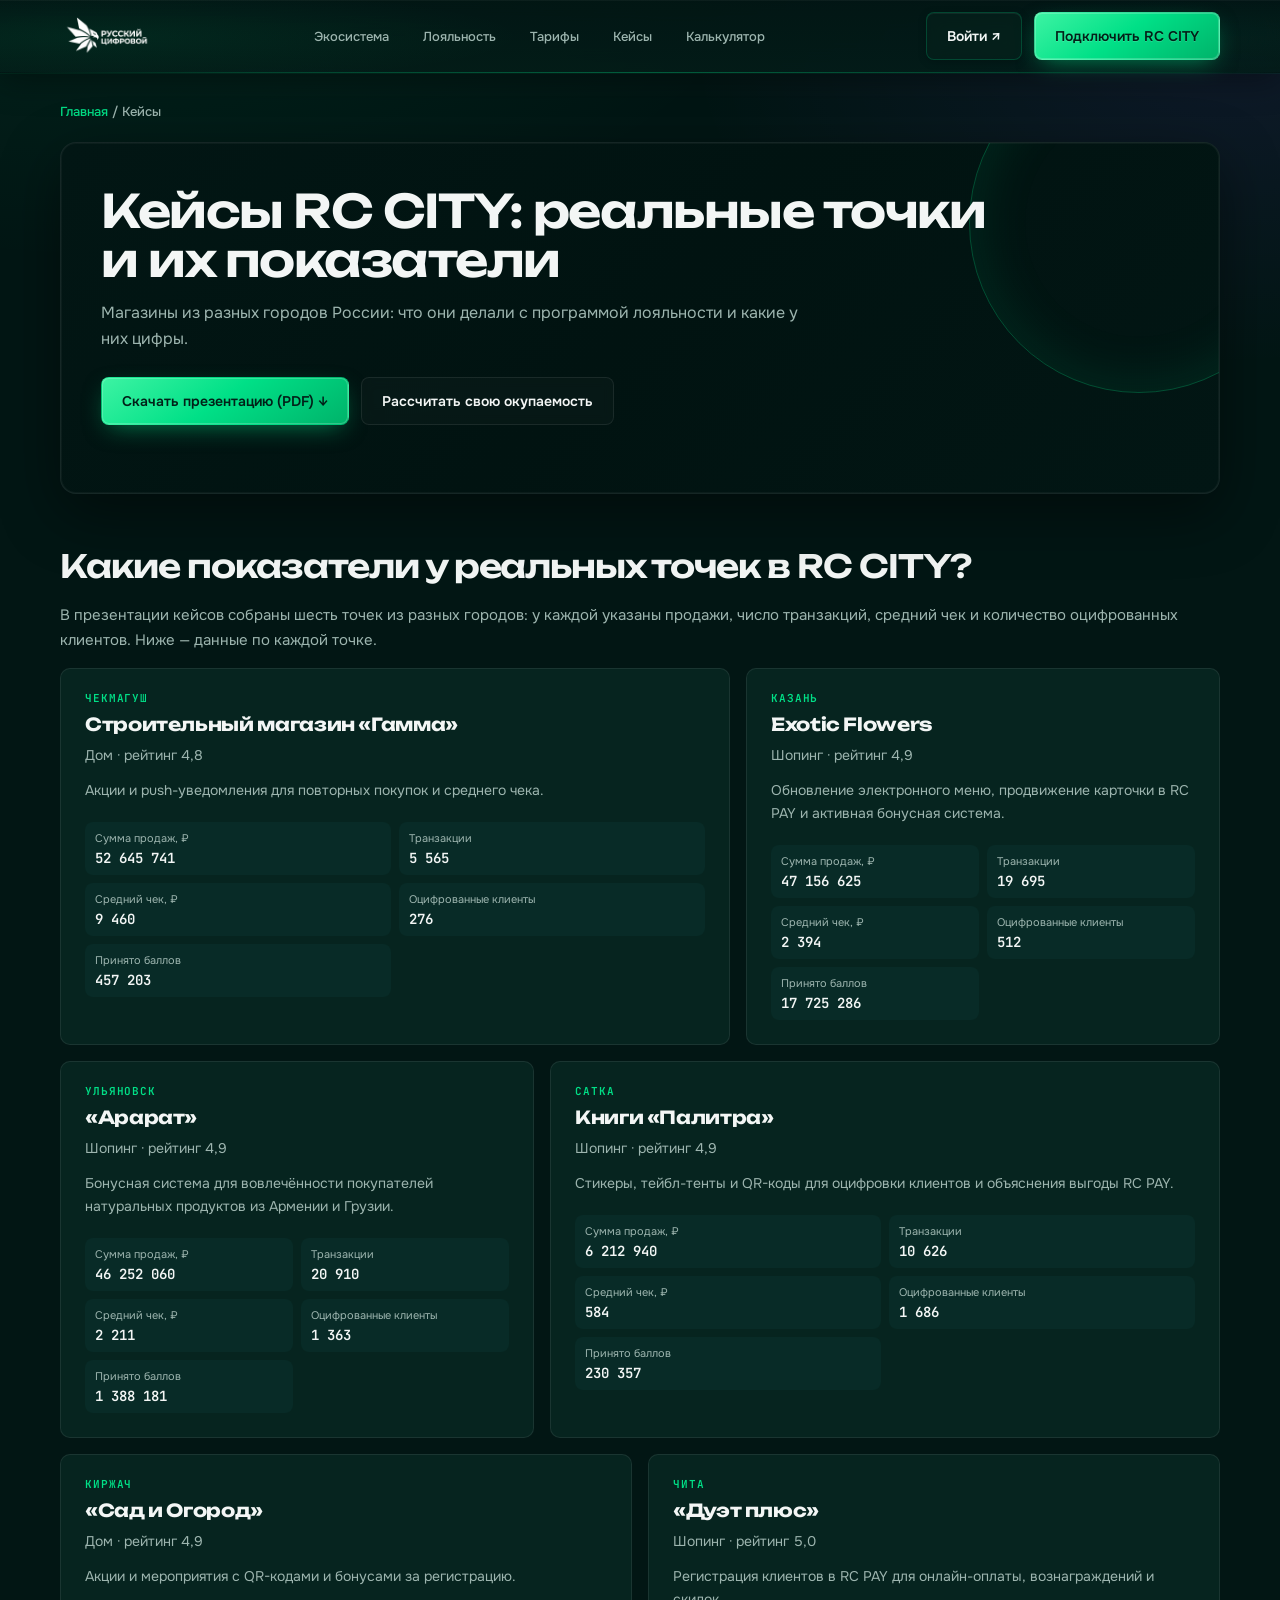
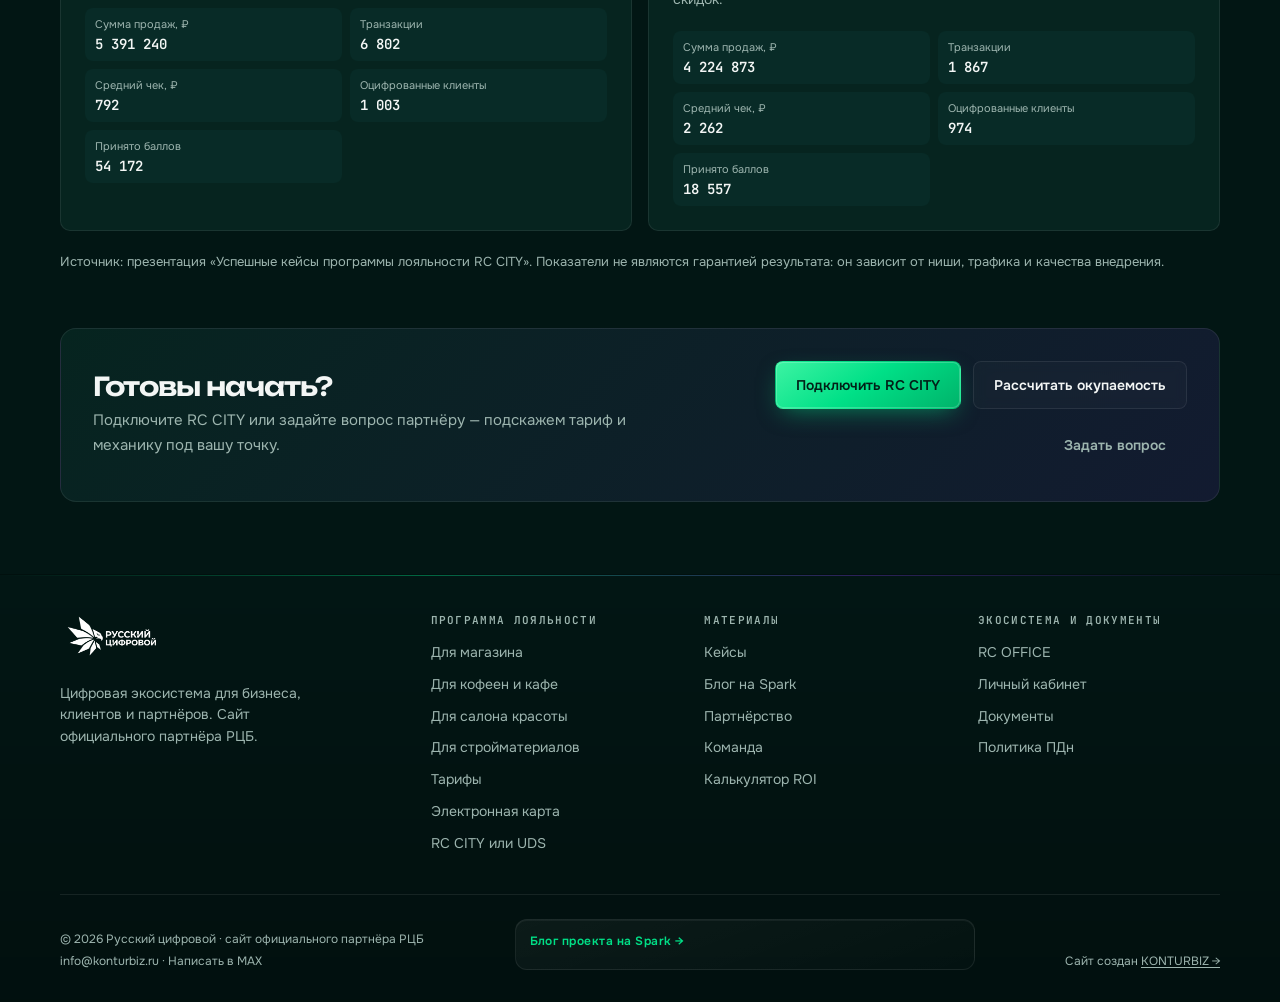
==== commit bf1df7ad: "SEO этапы 2-3: страницы «RC CITY или UDS» и «Электронная карта лояльности», реферальные кнопки на от" ====
--- a/keysy/index.html
+++ b/keysy/index.html
@@ -1,5 +1,5 @@
 <!DOCTYPE html><html lang="ru"><head><meta charset="UTF-8"><meta name="viewport" content="width=device-width, initial-scale=1, viewport-fit=cover"><title>Кейсы RC CITY: примеры программы лояльности с цифрами — Русский цифровой</title><meta name="description" content="Шесть точек в RC CITY: сумма продаж, транзакции, средний чек, оцифрованные клиенты. Что делали и какие показатели получили. Источник — презентация кейсов."><meta name="robots" content="index, follow, max-image-preview:large"><link rel="canonical" href="https://русскийцифровой.рф/keysy/"><meta property="og:type" content="website"><meta property="og:locale" content="ru_RU"><meta property="og:site_name" content="Русский цифровой"><meta property="og:title" content="Кейсы RC CITY: примеры программы лояльности с цифрами — Русский цифровой"><meta property="og:description" content="Шесть точек в RC CITY: сумма продаж, транзакции, средний чек, оцифрованные клиенты. Что делали и какие показатели получили. Источник — презентация кейсов."><meta property="og:url" content="https://русскийцифровой.рф/keysy/"><meta property="og:image" content="https://русскийцифровой.рф/assets/og/og-preview-1200x630.png"><meta name="twitter:card" content="summary_large_image"><link rel="icon" href="../assets/favicon/favicon.ico" sizes="any"><link rel="icon" type="image/png" sizes="32x32" href="../assets/favicon/favicon-32.png"><link rel="apple-touch-icon" href="../assets/favicon/apple-touch-icon.png"><link rel="preconnect" href="https://fonts.googleapis.com"><link rel="preconnect" href="https://fonts.gstatic.com" crossorigin><link href="https://fonts.googleapis.com/css2?family=Unbounded:wght@500;600;700&family=Onest:wght@400;500;600&family=JetBrains+Mono:wght@400;500;600&display=swap" rel="stylesheet"><link rel="stylesheet" href="../css/tokens.css?v=20261008"><link rel="stylesheet" href="../css/base.css?v=20261008"><link rel="stylesheet" href="../css/components.css?v=20261008"><link rel="stylesheet" href="../css/layout.css?v=20261008"><link rel="stylesheet" href="../css/sections.css?v=20261008"><link rel="stylesheet" href="../css/responsive.css?v=20261008"><link rel="stylesheet" href="../css/pages.css?v=20261008"><link rel="stylesheet" href="../css/premium.css?v=20261008"><script type="application/ld+json">[{"@context": "https://schema.org", "@type": "BreadcrumbList", "itemListElement": [{"@type": "ListItem", "position": 1, "name": "Главная", "item": "https://русскийцифровой.рф/"}, {"@type": "ListItem", "position": 2, "name": "Кейсы", "item": "https://русскийцифровой.рф/keysy/"}]}, {"@context": "https://schema.org", "@type": "WebPage", "name": "Кейсы RC CITY: примеры программы лояльности с цифрами — Русский цифровой", "description": "Шесть точек в RC CITY: сумма продаж, транзакции, средний чек, оцифрованные клиенты. Что делали и какие показатели получили. Источник — презентация кейсов.", "url": "https://русскийцифровой.рф/keysy/", "inLanguage": "ru-RU", "isPartOf": {"@type": "WebSite", "name": "Русский цифровой", "url": "https://русскийцифровой.рф/"}, "speakable": {"@type": "SpeakableSpecification", "cssSelector": [".phero .lead", ".aeo", ".faq-answer"]}}]</script><link rel="stylesheet" href="../css/widget.css?v=20261009">
-</head><body><header class="header" role="banner"><div class="container header-inner"><a href="../index.html" class="logo" aria-label="Русский цифровой — на главную"><img class="logo-wordmark" src="../assets/logo/logo.svg" width="140" height="60" alt="Русский цифровой" decoding="async"></a><nav class="nav" aria-label="Основная навигация"><a href="../index.html#ecosystem">Экосистема</a><a href="../programma-loyalnosti-dlya-magazina/index.html">Лояльность</a><a href="../tarify-rc-city/index.html">Тарифы</a><a href="../keysy/index.html">Кейсы</a><a href="../loyalty-calculator/index.html">Калькулятор</a></nav><div class="header-actions"><!--noindex--><a href="https://panel.rc.company/registration?promocode=LYHHKKRK" class="btn btn-outline" target="_blank" rel="nofollow noopener noreferrer">Войти ↗</a><!--/noindex--><a href="https://konturbiz.ru/pages/services/loyalty.html" class="btn btn-primary" target="_blank" rel="noopener noreferrer">Подключить RC CITY</a><button class="menu-btn" type="button" aria-label="Открыть меню" aria-expanded="false" aria-controls="mobile-nav" id="menu-toggle"><svg width="22" height="22" viewBox="0 0 24 24" fill="none" stroke="currentColor" stroke-width="2" aria-hidden="true"><path d="M4 7h16M4 12h16M4 17h16"/></svg></button></div></div><div class="mobile-nav" id="mobile-nav" hidden><a href="../index.html#ecosystem">Экосистема</a><a href="../programma-loyalnosti-dlya-magazina/index.html">Лояльность</a><a href="../tarify-rc-city/index.html">Тарифы</a><a href="../keysy/index.html">Кейсы</a><a href="../loyalty-calculator/index.html">Калькулятор</a><a href="../partnerstvo/index.html">Партнёрство</a><a href="../o-partnere/index.html">Команда</a><!--noindex--><a href="https://panel.rc.company/registration?promocode=LYHHKKRK" target="_blank" rel="nofollow noopener noreferrer">Войти ↗</a><!--/noindex--><a href="https://konturbiz.ru/pages/services/loyalty.html" class="btn btn-primary" target="_blank" rel="noopener noreferrer">Подключить RC CITY</a></div></header><main class="pg"><div class="container"><p class="crumbs"><a href="../index.html">Главная</a> / Кейсы</p><div class="phero"><h1>Кейсы RC CITY: реальные точки и их показатели</h1><p class="lead">Магазины из разных городов России: что они делали с программой лояльности и какие у них цифры.</p><div class="acts"><a class="btn btn-primary" href="../assets/docs/rc-city-cases.pdf" download>Скачать презентацию (PDF) ↓</a><a href="../loyalty-calculator/index.html" class="btn btn-outline">Рассчитать свою окупаемость</a></div></div><h2>Какие показатели у реальных точек в RC CITY?</h2><p class="aeo">В презентации кейсов собраны шесть точек из разных городов: у каждой указаны продажи, число транзакций, средний чек и количество оцифрованных клиентов. Ниже — данные по каждой точке.</p><div class="mosaic"><article class="card s7"><span class="tag">Чекмагуш</span><h3>Строительный магазин «Гамма»</h3><p class="note">Дом · рейтинг 4,8</p><p>Акции и push-уведомления для повторных покупок и среднего чека.</p><dl class="kpi"><div><dt>Сумма продаж, ₽</dt><dd>52 645 741</dd></div><div><dt>Транзакции</dt><dd>5 565</dd></div><div><dt>Средний чек, ₽</dt><dd>9 460</dd></div><div><dt>Оцифрованные клиенты</dt><dd>276</dd></div><div><dt>Принято баллов</dt><dd>457 203</dd></div></dl></article><article class="card s5"><span class="tag">Казань</span><h3>Exotic Flowers</h3><p class="note">Шопинг · рейтинг 4,9</p><p>Обновление электронного меню, продвижение карточки в RC PAY и активная бонусная система.</p><dl class="kpi"><div><dt>Сумма продаж, ₽</dt><dd>47 156 625</dd></div><div><dt>Транзакции</dt><dd>19 695</dd></div><div><dt>Средний чек, ₽</dt><dd>2 394</dd></div><div><dt>Оцифрованные клиенты</dt><dd>512</dd></div><div><dt>Принято баллов</dt><dd>17 725 286</dd></div></dl></article><article class="card s5"><span class="tag">Ульяновск</span><h3>«Арарат»</h3><p class="note">Шопинг · рейтинг 4,9</p><p>Бонусная система для вовлечённости покупателей натуральных продуктов из Армении и Грузии.</p><dl class="kpi"><div><dt>Сумма продаж, ₽</dt><dd>46 252 060</dd></div><div><dt>Транзакции</dt><dd>20 910</dd></div><div><dt>Средний чек, ₽</dt><dd>2 211</dd></div><div><dt>Оцифрованные клиенты</dt><dd>1 363</dd></div><div><dt>Принято баллов</dt><dd>1 388 181</dd></div></dl></article><article class="card s7"><span class="tag">Сатка</span><h3>Книги «Палитра»</h3><p class="note">Шопинг · рейтинг 4,9</p><p>Стикеры, тейбл-тенты и QR-коды для оцифровки клиентов и объяснения выгоды RC PAY.</p><dl class="kpi"><div><dt>Сумма продаж, ₽</dt><dd>6 212 940</dd></div><div><dt>Транзакции</dt><dd>10 626</dd></div><div><dt>Средний чек, ₽</dt><dd>584</dd></div><div><dt>Оцифрованные клиенты</dt><dd>1 686</dd></div><div><dt>Принято баллов</dt><dd>230 357</dd></div></dl></article><article class="card s6"><span class="tag">Киржач</span><h3>«Сад и Огород»</h3><p class="note">Дом · рейтинг 4,9</p><p>Акции и мероприятия с QR-кодами и бонусами за регистрацию.</p><dl class="kpi"><div><dt>Сумма продаж, ₽</dt><dd>5 391 240</dd></div><div><dt>Транзакции</dt><dd>6 802</dd></div><div><dt>Средний чек, ₽</dt><dd>792</dd></div><div><dt>Оцифрованные клиенты</dt><dd>1 003</dd></div><div><dt>Принято баллов</dt><dd>54 172</dd></div></dl></article><article class="card s6"><span class="tag">Чита</span><h3>«Дуэт плюс»</h3><p class="note">Шопинг · рейтинг 5,0</p><p>Регистрация клиентов в RC PAY для онлайн-оплаты, вознаграждений и скидок.</p><dl class="kpi"><div><dt>Сумма продаж, ₽</dt><dd>4 224 873</dd></div><div><dt>Транзакции</dt><dd>1 867</dd></div><div><dt>Средний чек, ₽</dt><dd>2 262</dd></div><div><dt>Оцифрованные клиенты</dt><dd>974</dd></div><div><dt>Принято баллов</dt><dd>18 557</dd></div></dl></article></div><p class="note" style="margin-top:20px">Источник: презентация «Успешные кейсы программы лояльности RC CITY». Показатели не являются гарантией результата: он зависит от ниши, трафика и качества внедрения.</p><div class="band"><div><h2>Готовы начать?</h2><p class="aeo">Подключите RC CITY или задайте вопрос партнёру — подскажем тариф и механику под вашу точку.</p></div><div class="acts"><a class="btn btn-primary" href="https://konturbiz.ru/pages/services/loyalty.html" target="_blank" rel="noopener noreferrer">Подключить RC CITY</a><a href="../loyalty-calculator/index.html" class="btn btn-outline">Рассчитать окупаемость</a><a class="btn btn-ghost" href="../index.html#contact">Задать вопрос</a></div></div></div></main><footer class="footer" role="contentinfo"><div class="container"><div class="footer-grid"><div class="footer-brand"><a href="../index.html" class="logo logo-footer" aria-label="Русский цифровой"><img class="logo-wordmark logo-wordmark-footer" src="../assets/logo/logo.svg" width="150" height="64" alt="Русский цифровой" decoding="async" loading="lazy"></a><p>Цифровая экосистема для бизнеса, клиентов и партнёров. Сайт официального партнёра РЦБ.</p></div><div><h4>Программа лояльности</h4><div class="footer-links"><a href="../programma-loyalnosti-dlya-magazina/index.html">Для магазина</a><a href="../programma-loyalnosti-dlya-kofeen-i-kafe/index.html">Для кофеен и кафе</a><a href="../programma-loyalnosti-dlya-salona-krasoty/index.html">Для салона красоты</a><a href="../programma-loyalnosti-dlya-stroymaterialov/index.html">Для стройматериалов</a><a href="../tarify-rc-city/index.html">Тарифы</a></div></div><div><h4>Материалы</h4><div class="footer-links"><a href="../keysy/index.html">Кейсы</a><a href="https://spark.ru/startup/rcbiz" target="_blank" rel="noopener noreferrer">Блог на Spark</a><a href="../partnerstvo/index.html">Партнёрство</a><a href="../o-partnere/index.html">Команда</a><a href="../loyalty-calculator/index.html" >Калькулятор ROI</a></div></div><div><h4>Экосистема и документы</h4><div class="footer-links"><!--noindex--><a href="https://panel.rc.company/registration?promocode=LYHHKKRK" target="_blank" rel="nofollow noopener noreferrer">RC OFFICE</a><!--/noindex--><a href="../lichnyy-kabinet/index.html">Личный кабинет</a><a href="../docs/index.html">Документы</a><a href="../docs/privacy/index.html">Политика ПДн</a></div></div></div><div class="footer-bottom"><div><div>© 2026 Русский цифровой · сайт официального партнёра РЦБ</div><div style="margin-top:4px"><a href="mailto:info@konturbiz.ru" style="color:inherit">info@konturbiz.ru</a> · <a href="https://max.ru/u/f9LHodD0cOK9j1Kr6UZIS_UpBEObbNj3xYCXdviZWiObDQvOsHffp3Gc1kM" target="_blank" rel="noopener noreferrer" style="color:inherit">Написать в MAX</a></div></div><div class="spark-slot"><a class="spark-head" href="https://spark.ru/startup/rcbiz" target="_blank" rel="noopener noreferrer">Блог проекта на Spark →</a>
+</head><body><header class="header" role="banner"><div class="container header-inner"><a href="../index.html" class="logo" aria-label="Русский цифровой — на главную"><img class="logo-wordmark" src="../assets/logo/logo.svg" width="140" height="60" alt="Русский цифровой" decoding="async"></a><nav class="nav" aria-label="Основная навигация"><a href="../index.html#ecosystem">Экосистема</a><a href="../programma-loyalnosti-dlya-magazina/index.html">Лояльность</a><a href="../tarify-rc-city/index.html">Тарифы</a><a href="../keysy/index.html">Кейсы</a><a href="../loyalty-calculator/index.html">Калькулятор</a></nav><div class="header-actions"><!--noindex--><a href="https://panel.rc.company/registration?promocode=LYHHKKRK" class="btn btn-outline" target="_blank" rel="nofollow noopener noreferrer">Войти ↗</a><!--/noindex--><a href="https://konturbiz.ru/pages/services/loyalty.html" class="btn btn-primary" target="_blank" rel="noopener noreferrer">Подключить RC CITY</a><button class="menu-btn" type="button" aria-label="Открыть меню" aria-expanded="false" aria-controls="mobile-nav" id="menu-toggle"><svg width="22" height="22" viewBox="0 0 24 24" fill="none" stroke="currentColor" stroke-width="2" aria-hidden="true"><path d="M4 7h16M4 12h16M4 17h16"/></svg></button></div></div><div class="mobile-nav" id="mobile-nav" hidden><a href="../index.html#ecosystem">Экосистема</a><a href="../programma-loyalnosti-dlya-magazina/index.html">Лояльность</a><a href="../tarify-rc-city/index.html">Тарифы</a><a href="../keysy/index.html">Кейсы</a><a href="../loyalty-calculator/index.html">Калькулятор</a><a href="../partnerstvo/index.html">Партнёрство</a><a href="../o-partnere/index.html">Команда</a><!--noindex--><a href="https://panel.rc.company/registration?promocode=LYHHKKRK" target="_blank" rel="nofollow noopener noreferrer">Войти ↗</a><!--/noindex--><a href="https://konturbiz.ru/pages/services/loyalty.html" class="btn btn-primary" target="_blank" rel="noopener noreferrer">Подключить RC CITY</a></div></header><main class="pg"><div class="container"><p class="crumbs"><a href="../index.html">Главная</a> / Кейсы</p><div class="phero"><h1>Кейсы RC CITY: реальные точки и их показатели</h1><p class="lead">Магазины из разных городов России: что они делали с программой лояльности и какие у них цифры.</p><div class="acts"><a class="btn btn-primary" href="../assets/docs/rc-city-cases.pdf" download>Скачать презентацию (PDF) ↓</a><a href="../loyalty-calculator/index.html" class="btn btn-outline">Рассчитать свою окупаемость</a></div></div><h2>Какие показатели у реальных точек в RC CITY?</h2><p class="aeo">В презентации кейсов собраны шесть точек из разных городов: у каждой указаны продажи, число транзакций, средний чек и количество оцифрованных клиентов. Ниже — данные по каждой точке.</p><div class="mosaic"><article class="card s7"><span class="tag">Чекмагуш</span><h3>Строительный магазин «Гамма»</h3><p class="note">Дом · рейтинг 4,8</p><p>Акции и push-уведомления для повторных покупок и среднего чека.</p><dl class="kpi"><div><dt>Сумма продаж, ₽</dt><dd>52 645 741</dd></div><div><dt>Транзакции</dt><dd>5 565</dd></div><div><dt>Средний чек, ₽</dt><dd>9 460</dd></div><div><dt>Оцифрованные клиенты</dt><dd>276</dd></div><div><dt>Принято баллов</dt><dd>457 203</dd></div></dl></article><article class="card s5"><span class="tag">Казань</span><h3>Exotic Flowers</h3><p class="note">Шопинг · рейтинг 4,9</p><p>Обновление электронного меню, продвижение карточки в RC PAY и активная бонусная система.</p><dl class="kpi"><div><dt>Сумма продаж, ₽</dt><dd>47 156 625</dd></div><div><dt>Транзакции</dt><dd>19 695</dd></div><div><dt>Средний чек, ₽</dt><dd>2 394</dd></div><div><dt>Оцифрованные клиенты</dt><dd>512</dd></div><div><dt>Принято баллов</dt><dd>17 725 286</dd></div></dl></article><article class="card s5"><span class="tag">Ульяновск</span><h3>«Арарат»</h3><p class="note">Шопинг · рейтинг 4,9</p><p>Бонусная система для вовлечённости покупателей натуральных продуктов из Армении и Грузии.</p><dl class="kpi"><div><dt>Сумма продаж, ₽</dt><dd>46 252 060</dd></div><div><dt>Транзакции</dt><dd>20 910</dd></div><div><dt>Средний чек, ₽</dt><dd>2 211</dd></div><div><dt>Оцифрованные клиенты</dt><dd>1 363</dd></div><div><dt>Принято баллов</dt><dd>1 388 181</dd></div></dl></article><article class="card s7"><span class="tag">Сатка</span><h3>Книги «Палитра»</h3><p class="note">Шопинг · рейтинг 4,9</p><p>Стикеры, тейбл-тенты и QR-коды для оцифровки клиентов и объяснения выгоды RC PAY.</p><dl class="kpi"><div><dt>Сумма продаж, ₽</dt><dd>6 212 940</dd></div><div><dt>Транзакции</dt><dd>10 626</dd></div><div><dt>Средний чек, ₽</dt><dd>584</dd></div><div><dt>Оцифрованные клиенты</dt><dd>1 686</dd></div><div><dt>Принято баллов</dt><dd>230 357</dd></div></dl></article><article class="card s6"><span class="tag">Киржач</span><h3>«Сад и Огород»</h3><p class="note">Дом · рейтинг 4,9</p><p>Акции и мероприятия с QR-кодами и бонусами за регистрацию.</p><dl class="kpi"><div><dt>Сумма продаж, ₽</dt><dd>5 391 240</dd></div><div><dt>Транзакции</dt><dd>6 802</dd></div><div><dt>Средний чек, ₽</dt><dd>792</dd></div><div><dt>Оцифрованные клиенты</dt><dd>1 003</dd></div><div><dt>Принято баллов</dt><dd>54 172</dd></div></dl></article><article class="card s6"><span class="tag">Чита</span><h3>«Дуэт плюс»</h3><p class="note">Шопинг · рейтинг 5,0</p><p>Регистрация клиентов в RC PAY для онлайн-оплаты, вознаграждений и скидок.</p><dl class="kpi"><div><dt>Сумма продаж, ₽</dt><dd>4 224 873</dd></div><div><dt>Транзакции</dt><dd>1 867</dd></div><div><dt>Средний чек, ₽</dt><dd>2 262</dd></div><div><dt>Оцифрованные клиенты</dt><dd>974</dd></div><div><dt>Принято баллов</dt><dd>18 557</dd></div></dl></article></div><p class="note" style="margin-top:20px">Источник: презентация «Успешные кейсы программы лояльности RC CITY». Показатели не являются гарантией результата: он зависит от ниши, трафика и качества внедрения.</p><div class="band"><div><h2>Готовы начать?</h2><p class="aeo">Подключите RC CITY или задайте вопрос партнёру — подскажем тариф и механику под вашу точку.</p></div><div class="acts"><a class="btn btn-primary" href="https://konturbiz.ru/pages/services/loyalty.html" target="_blank" rel="noopener noreferrer">Подключить RC CITY</a><a href="../loyalty-calculator/index.html" class="btn btn-outline">Рассчитать окупаемость</a><a class="btn btn-ghost" href="../index.html#contact">Задать вопрос</a></div></div></div></main><footer class="footer" role="contentinfo"><div class="container"><div class="footer-grid"><div class="footer-brand"><a href="../index.html" class="logo logo-footer" aria-label="Русский цифровой"><img class="logo-wordmark logo-wordmark-footer" src="../assets/logo/logo.svg" width="150" height="64" alt="Русский цифровой" decoding="async" loading="lazy"></a><p>Цифровая экосистема для бизнеса, клиентов и партнёров. Сайт официального партнёра РЦБ.</p></div><div><h4>Программа лояльности</h4><div class="footer-links"><a href="../programma-loyalnosti-dlya-magazina/index.html">Для магазина</a><a href="../programma-loyalnosti-dlya-kofeen-i-kafe/index.html">Для кофеен и кафе</a><a href="../programma-loyalnosti-dlya-salona-krasoty/index.html">Для салона красоты</a><a href="../programma-loyalnosti-dlya-stroymaterialov/index.html">Для стройматериалов</a><a href="../tarify-rc-city/index.html">Тарифы</a><a href="../elektronnaya-karta-loyalnosti/index.html">Электронная карта</a><a href="../sravnenie-rc-city-i-uds/index.html">RC CITY или UDS</a></div></div><div><h4>Материалы</h4><div class="footer-links"><a href="../keysy/index.html">Кейсы</a><a href="https://spark.ru/startup/rcbiz" target="_blank" rel="noopener noreferrer">Блог на Spark</a><a href="../partnerstvo/index.html">Партнёрство</a><a href="../o-partnere/index.html">Команда</a><a href="../loyalty-calculator/index.html" >Калькулятор ROI</a></div></div><div><h4>Экосистема и документы</h4><div class="footer-links"><!--noindex--><a href="https://panel.rc.company/registration?promocode=LYHHKKRK" target="_blank" rel="nofollow noopener noreferrer">RC OFFICE</a><!--/noindex--><a href="../lichnyy-kabinet/index.html">Личный кабинет</a><a href="../docs/index.html">Документы</a><a href="../docs/privacy/index.html">Политика ПДн</a></div></div></div><div class="footer-bottom"><div><div>© 2026 Русский цифровой · сайт официального партнёра РЦБ</div><div style="margin-top:4px"><a href="mailto:info@konturbiz.ru" style="color:inherit">info@konturbiz.ru</a> · <a href="https://max.ru/u/f9LHodD0cOK9j1Kr6UZIS_UpBEObbNj3xYCXdviZWiObDQvOsHffp3Gc1kM" target="_blank" rel="noopener noreferrer" style="color:inherit">Написать в MAX</a></div></div><div class="spark-slot"><a class="spark-head" href="https://spark.ru/startup/rcbiz" target="_blank" rel="noopener noreferrer">Блог проекта на Spark →</a>
 <div name="spark_widget" data-type="blog" data-key="40740"></div>
 <script>
    !(function(d){
